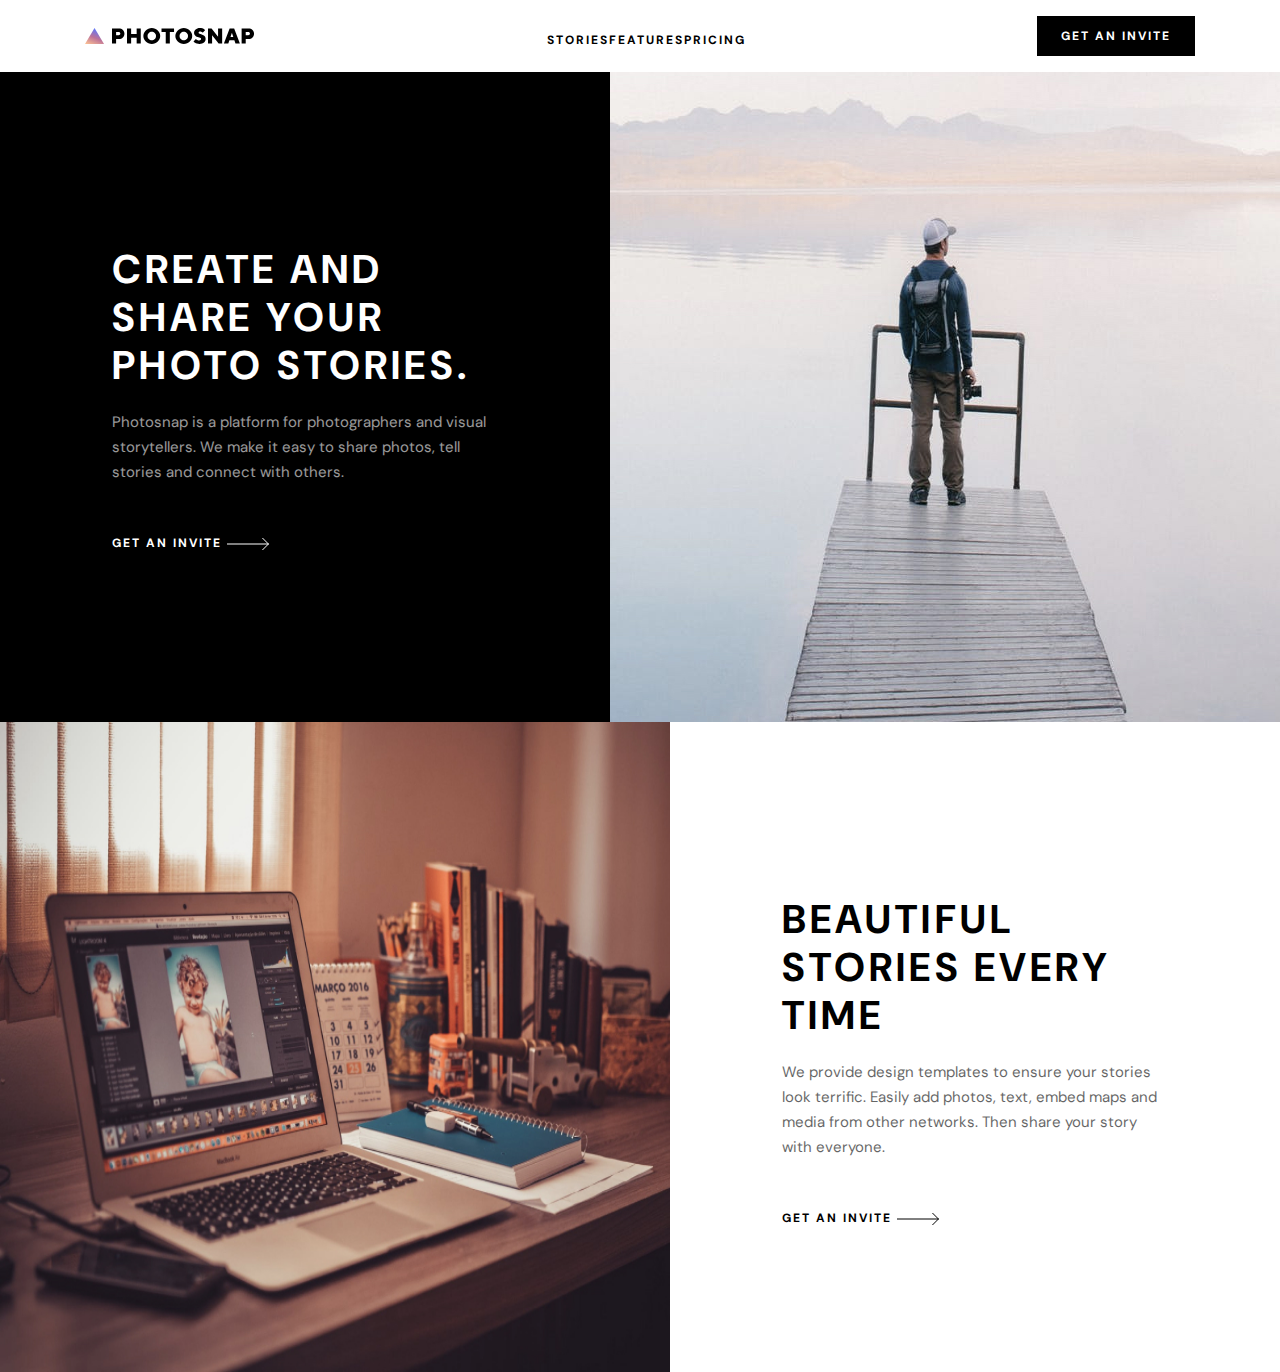
==== index.html @ 3c9b1266 "The first section is over" ====
<!DOCTYPE html>
<html lang="en">
<head>
    <meta charset="UTF-8">
    <meta name="viewport" content="width=device-width, initial-scale=1.0">
    <title>Document</title>
    <link rel="stylesheet" href="./css/style.css">
</head>
<body>
    <div class="wrapper">
        <header>
            <div class="header">
                <img src="./img/logo.svg" alt="">
                <div class="header-a-menu">
                    <ul>
                        <li><a href="#">STORIES</a></li>
                        <li><a href="#">FEATURES</a></li>
                        <li><a href="#">PRICING</a></li>
                    </ul>
                </div>
                <button class="header-button">GET AN INVITE</button>
            </div>
        </header>
        <section>
            <div class="section-1">
                <div class="sec-1-menu">
                    <div class="sec-1-min-menu">
                        <p class="sec-1-min-menu-p1">Create and share your photo stories. </p>
                        <p class="sec-1-min-menu-p2">Photosnap is a platform for photographers and visual storytellers. We make it easy to share photos, tell stories and connect with others. </p>
                        <button class="sec-1-button">GET AN INVITE <img src="./img/button-line.svg" alt=""></button>
                    </div>
                </div>
                <img class="sec-1-img" src="./img/section-1-img.jpg" alt="">
            </div>
        </section>
        <section>
            <div class="section-2">
                <img class="sec-2-img" src="./img/section-2-img.jpg" alt="">
                <div class="sec-2-menu">
                    <div class="sec-2-min-menu">
                        <p class="sec-2-min-menu-p1">BEAUTIFUL STORIES
                            EVERY TIME</p>
                        <p class="sec-2-min-menu-p2">We provide design templates to ensure your stories look terrific. Easily add photos, text, embed maps and media from other networks. Then share your story with everyone.</p>
                        <button class="sec-2-button">GET AN INVITE <img src="./img/button-line-blak.svg" alt=""></button>
                    </div>
                </div>
                
            </div>
        </section>
    </div>
</body>
</html>
---- css/style.css ----
@import url("https://fonts.googleapis.com/css2?family=DM+Sans:opsz,wght@9..40,400;9..40,700&display=swap");
* {
  margin: 0;
  padding: 0;
  box-sizing: border-box;
}

a,
li {
  list-style: none;
  text-decoration: none;
}

input,
button {
  outline: none;
  border: none;
}

body {
  background-color: #212121;
  font-family: "DM Sans", sans-serif;
}

.wrapper {
  width: 100%;
  max-width: 1440px;
  background-color: #fff;
  margin: 0 auto;
}
.wrapper .header {
  display: flex;
  justify-content: space-between;
  align-items: center;
  width: 100%;
  max-width: 1110px;
  height: 72px;
  margin: 0 auto;
}
.wrapper .header .header-a-menu {
  max-width: 269px;
  height: 16px;
}
.wrapper .header .header-a-menu ul {
  display: flex;
  justify-content: space-between;
}
.wrapper .header .header-a-menu ul li a {
  color: #000;
  font-family: DM Sans;
  font-size: 12px;
  font-style: normal;
  font-weight: 700;
  line-height: normal;
  letter-spacing: 2px;
}
.wrapper .header .header-button {
  width: 158px;
  height: 40px;
  background: #000;
  color: #FFF;
  font-family: DM Sans;
  font-size: 12px;
  font-style: normal;
  font-weight: 700;
  line-height: normal;
  letter-spacing: 2px;
}
.wrapper .section-1 {
  display: flex;
  max-width: 1440px;
  height: 650px;
  background-color: rgb(0, 0, 0);
}
.wrapper .section-1 .sec-1-menu {
  display: flex;
  justify-content: center;
  align-items: center;
  width: 100%;
  max-width: 610px;
  height: 650px;
}
.wrapper .section-1 .sec-1-menu .sec-1-min-menu {
  width: 100%;
  max-width: 387px;
  height: 304px;
  background-color: #000;
}
.wrapper .section-1 .sec-1-menu .sec-1-min-menu .sec-1-min-menu-p1 {
  max-width: 387px;
  color: #FFF;
  font-family: DM Sans;
  font-size: 40px;
  font-style: normal;
  font-weight: 700;
  line-height: 48px;
  letter-spacing: 4.167px;
  text-transform: uppercase;
}
.wrapper .section-1 .sec-1-menu .sec-1-min-menu .sec-1-min-menu-p2 {
  max-width: 387px;
  color: #FFF;
  font-family: DM Sans;
  font-size: 15px;
  font-style: normal;
  font-weight: 400;
  line-height: 25px;
  opacity: 0.6;
  margin-top: 21px;
}
.wrapper .section-1 .sec-1-menu .sec-1-min-menu .sec-1-button {
  color: #FFF;
  font-family: DM Sans;
  font-size: 12px;
  font-style: normal;
  font-weight: 700;
  line-height: normal;
  letter-spacing: 2px;
  background-color: transparent;
  margin-top: 48px;
}
.wrapper .section-1 .sec-1-menu .sec-1-min-menu .sec-1-button img {
  position: relative;
  top: 4px;
}
.wrapper .section-1 .sec-1-img {
  overflow: hidden;
}
.wrapper .section-2 {
  display: flex;
  max-width: 1440px;
  height: 650px;
  background-color: rgb(255, 255, 255);
}
.wrapper .section-2 .sec-2-menu {
  display: flex;
  justify-content: center;
  align-items: center;
  width: 100%;
  max-width: 610px;
  height: 650px;
}
.wrapper .section-2 .sec-2-menu .sec-2-min-menu {
  width: 100%;
  max-width: 387px;
  height: 304px;
  background-color: #fff;
}
.wrapper .section-2 .sec-2-menu .sec-2-min-menu .sec-2-min-menu-p1 {
  max-width: 387px;
  color: #000;
  font-family: DM Sans;
  font-size: 40px;
  font-style: normal;
  font-weight: 700;
  line-height: 48px;
  letter-spacing: 4.167px;
  text-transform: uppercase;
}
.wrapper .section-2 .sec-2-menu .sec-2-min-menu .sec-2-min-menu-p2 {
  max-width: 387px;
  color: #000;
  font-family: DM Sans;
  font-size: 15px;
  font-style: normal;
  font-weight: 400;
  line-height: 25px;
  opacity: 0.6;
  margin-top: 21px;
}
.wrapper .section-2 .sec-2-menu .sec-2-min-menu .sec-2-button {
  color: #000;
  font-family: DM Sans;
  font-size: 12px;
  font-style: normal;
  font-weight: 700;
  line-height: normal;
  letter-spacing: 2px;
  background-color: transparent;
  margin-top: 48px;
}
.wrapper .section-2 .sec-2-menu .sec-2-min-menu .sec-2-button img {
  position: relative;
  top: 4px;
}
.wrapper .section-2 .sec-2-img {
  overflow: hidden;
}/*# sourceMappingURL=style.css.map */
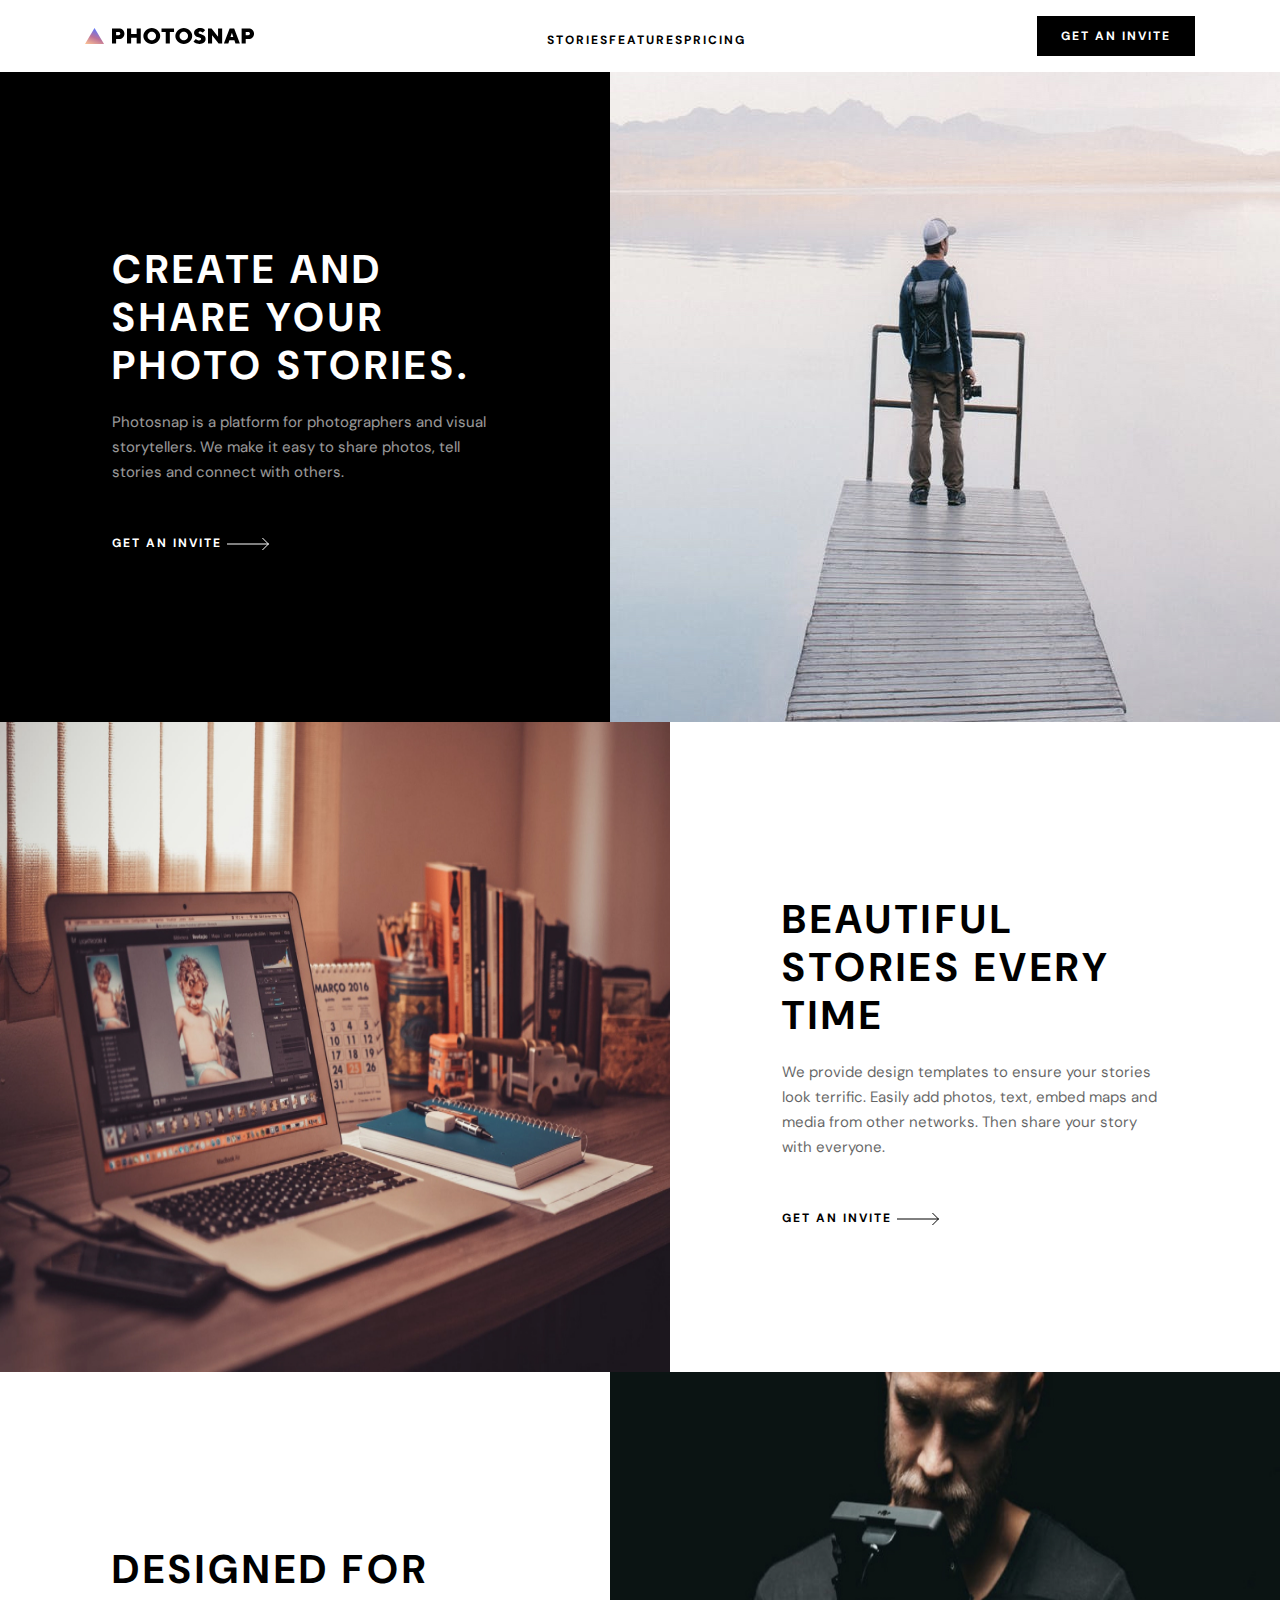
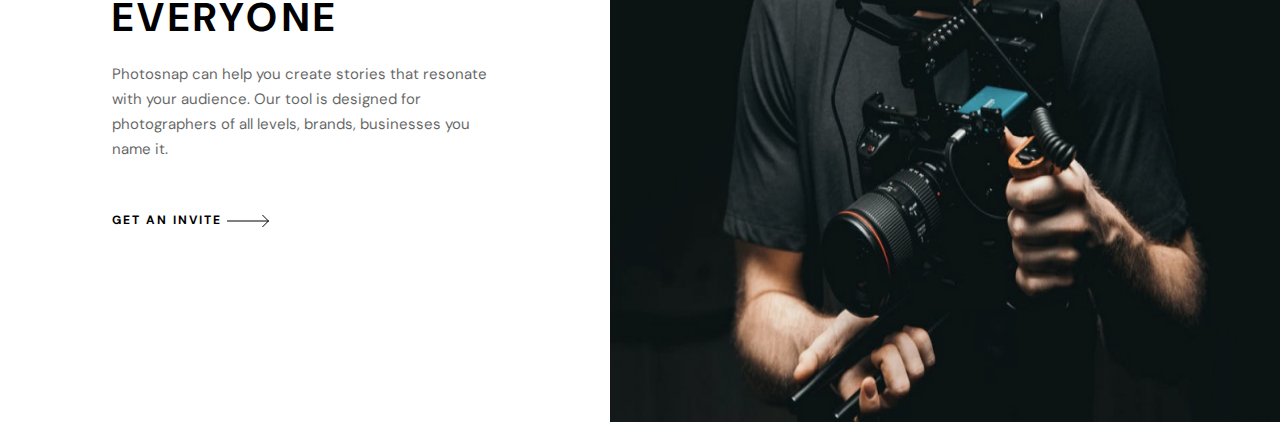
==== commit 72a92967: "The second and third sections are also finished quickly because all sections are the same" ====
--- a/index.html
+++ b/index.html
@@ -48,6 +48,20 @@
                 
             </div>
         </section>
+        <section>
+            <div class="section-3">
+                
+                <div class="sec-3-menu">
+                    <div class="sec-3-min-menu">
+                        <p class="sec-3-min-menu-p1">DESIGNED FOR EVERYONE</p>
+                        <p class="sec-3-min-menu-p2">Photosnap can help you create stories that resonate with your audience.  Our tool is designed for photographers of all levels, brands, businesses you name it. </p>
+                        <button class="sec-3-button">GET AN INVITE <img src="./img/button-line-blak.svg" alt=""></button>
+                    </div>
+                </div>
+                <img class="sec-3-img" src="./img/section-3-img.jpg" alt="">
+            </div>
+        </section>
+        
     </div>
 </body>
 </html>--- a/css/style.css
+++ b/css/style.css
@@ -185,4 +185,64 @@
 }
 .wrapper .section-2 .sec-2-img {
   overflow: hidden;
+}
+.wrapper .section-3 {
+  display: flex;
+  max-width: 1440px;
+  height: 650px;
+  background-color: rgb(255, 255, 255);
+}
+.wrapper .section-3 .sec-3-menu {
+  display: flex;
+  justify-content: center;
+  align-items: center;
+  width: 100%;
+  max-width: 610px;
+  height: 650px;
+}
+.wrapper .section-3 .sec-3-menu .sec-3-min-menu {
+  width: 100%;
+  max-width: 387px;
+  height: 304px;
+  background-color: #fff;
+}
+.wrapper .section-3 .sec-3-menu .sec-3-min-menu .sec-3-min-menu-p1 {
+  max-width: 387px;
+  color: #000;
+  font-family: DM Sans;
+  font-size: 40px;
+  font-style: normal;
+  font-weight: 700;
+  line-height: 48px;
+  letter-spacing: 4.167px;
+  text-transform: uppercase;
+}
+.wrapper .section-3 .sec-3-menu .sec-3-min-menu .sec-3-min-menu-p2 {
+  max-width: 387px;
+  color: #000;
+  font-family: DM Sans;
+  font-size: 15px;
+  font-style: normal;
+  font-weight: 400;
+  line-height: 25px;
+  opacity: 0.6;
+  margin-top: 21px;
+}
+.wrapper .section-3 .sec-3-menu .sec-3-min-menu .sec-3-button {
+  color: #000;
+  font-family: DM Sans;
+  font-size: 12px;
+  font-style: normal;
+  font-weight: 700;
+  line-height: normal;
+  letter-spacing: 2px;
+  background-color: transparent;
+  margin-top: 48px;
+}
+.wrapper .section-3 .sec-3-menu .sec-3-min-menu .sec-3-button img {
+  position: relative;
+  top: 4px;
+}
+.wrapper .section-3 .sec-3-img {
+  overflow: hidden;
 }/*# sourceMappingURL=style.css.map */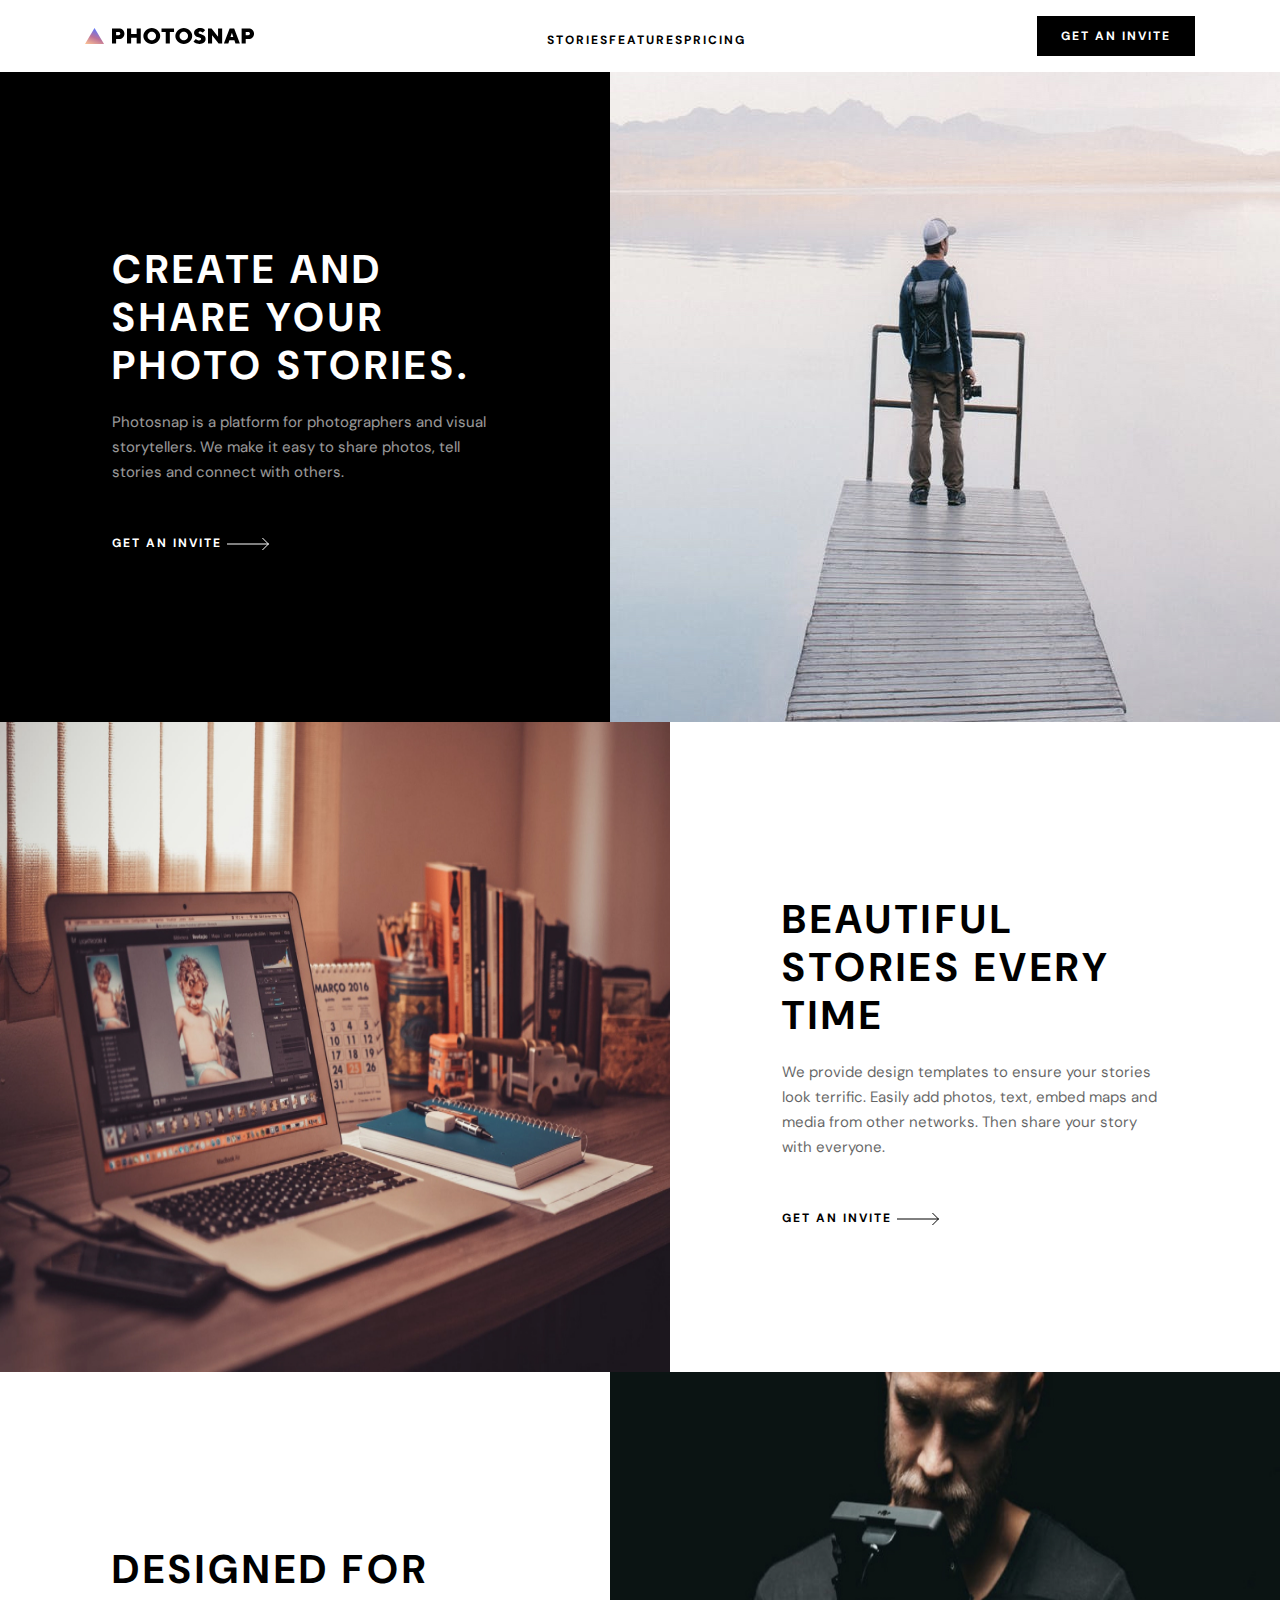
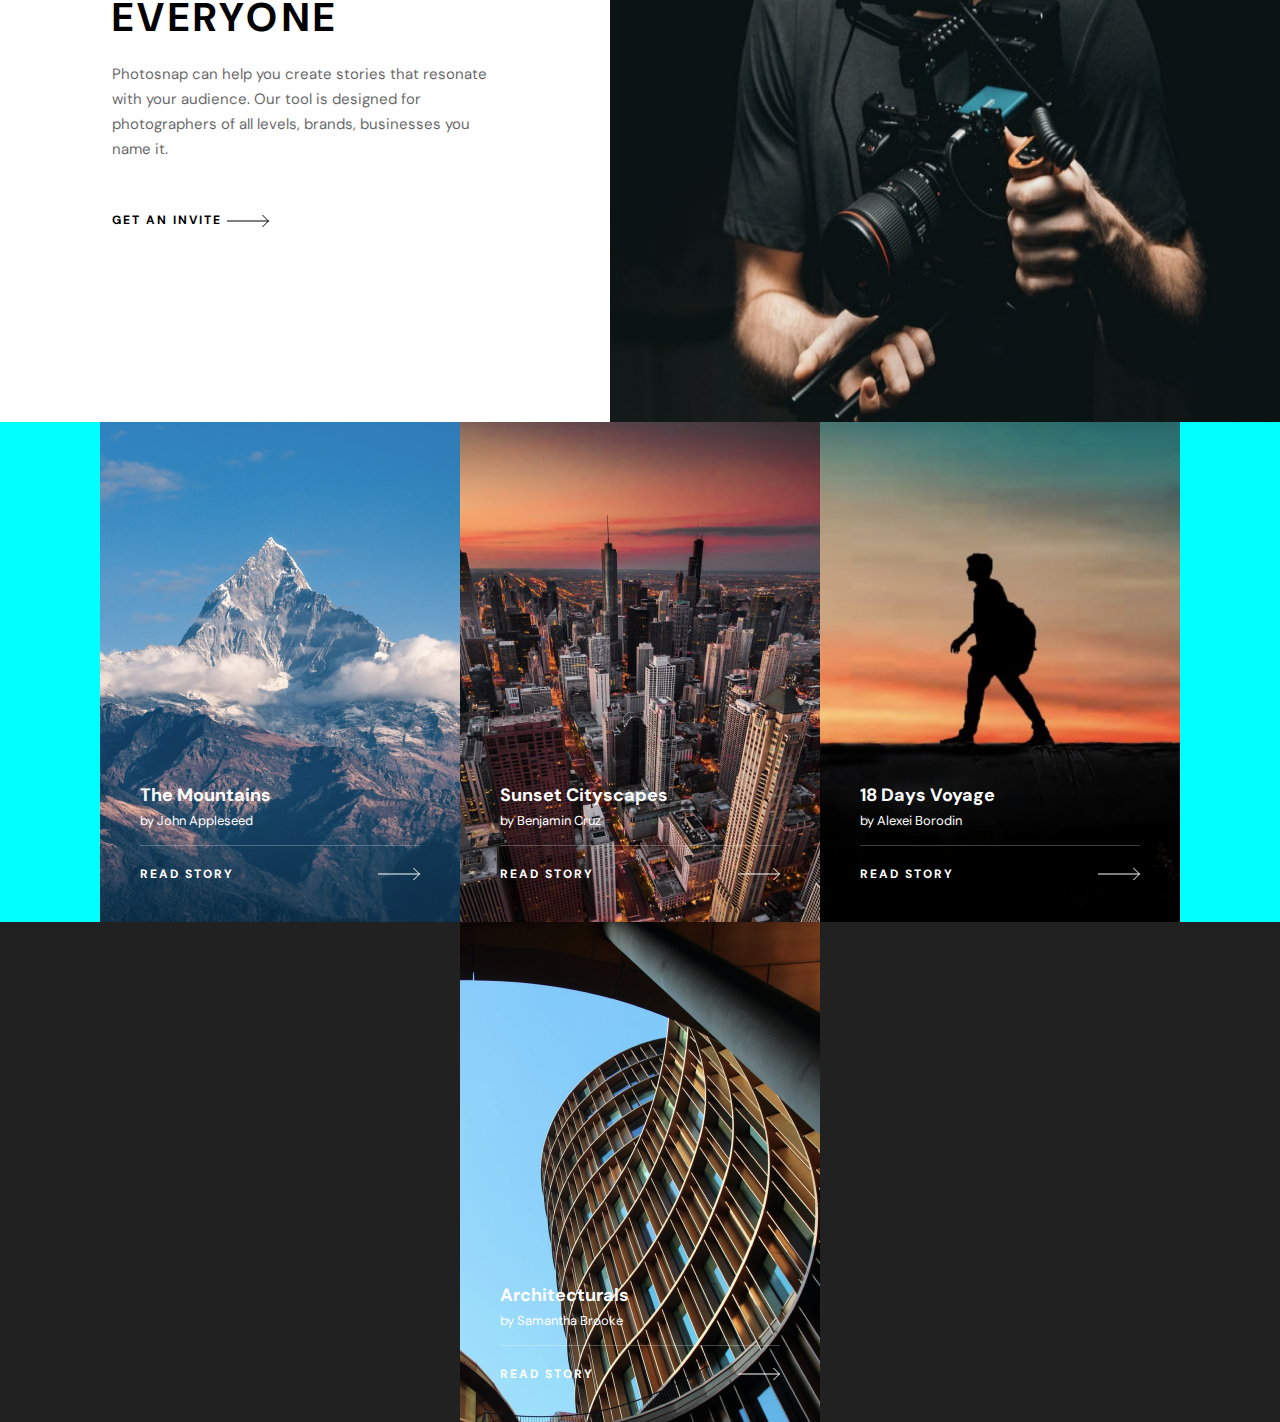
==== commit 9ea65100: "the main part is also finished" ====
--- a/index.html
+++ b/index.html
@@ -61,7 +61,42 @@
                 <img class="sec-3-img" src="./img/section-3-img.jpg" alt="">
             </div>
         </section>
-        
+        <main>
+            <div class="main-forms">
+                <div class="form-1">
+                    <div class="form-1-menu">
+                        <p class="form-1-menu-p1">The Mountains</p>
+                        <p class="form-1-menu-p2">by John Appleseed</p>
+                        <div class="line"></div>
+                        <button class="form1-button">READ STORY <img src="./img/button-line.svg" alt=""></button>
+                    </div>
+                </div>
+                <div class="form-2">
+                    <div class="form-2-menu">
+                        <p class="form-2-menu-p1">Sunset Cityscapes</p>
+                        <p class="form-2-menu-p2">by Benjamin Cruz</p>
+                        <div class="line"></div>
+                        <button class="form2-button">READ STORY <img src="./img/button-line.svg" alt=""></button>
+                    </div>
+                </div>
+                <div class="form-3">
+                    <div class="form-3-menu">
+                        <p class="form-3-menu-p1">18 Days Voyage</p>
+                        <p class="form-3-menu-p2">by Alexei Borodin</p>
+                        <div class="line"></div>
+                        <button class="form3-button">READ STORY <img src="./img/button-line.svg" alt=""></button>
+                    </div>
+                </div>
+                <div class="form-4">
+                    <div class="form-4-menu">
+                        <p class="form-4-menu-p1">Architecturals</p>
+                        <p class="form-4-menu-p2">by Samantha Brooke</p>
+                        <div class="line"></div>
+                        <button class="form4-button">READ STORY <img src="./img/button-line.svg" alt=""></button>
+                    </div>
+                </div>
+            </div>
+        </main>
     </div>
 </body>
 </html>--- a/css/style.css
+++ b/css/style.css
@@ -245,4 +245,232 @@
 }
 .wrapper .section-3 .sec-3-img {
   overflow: hidden;
+}
+.wrapper .main-forms {
+  display: flex;
+  justify-content: center;
+  flex-wrap: wrap;
+  max-width: 1440px;
+  height: 500px;
+  background-color: aqua;
+}
+.wrapper .main-forms .form-1 {
+  width: 100%;
+  max-width: 360px;
+  height: 500px;
+  background-color: red;
+  background-image: url(../img/main-form1-img.png);
+}
+.wrapper .main-forms .form-1 .form-1-menu {
+  position: relative;
+  width: 100%;
+  max-width: 280px;
+  height: 100px;
+  top: 361px;
+  left: 40px;
+}
+.wrapper .main-forms .form-1 .form-1-menu .form-1-menu-p1 {
+  color: #FFF;
+  font-family: DM Sans;
+  font-size: 18px;
+  font-style: normal;
+  font-weight: 700;
+  line-height: 25px;
+}
+.wrapper .main-forms .form-1 .form-1-menu .form-1-menu-p2 {
+  color: #FFF;
+  font-family: DM Sans;
+  font-size: 13px;
+  font-style: normal;
+  font-weight: 400;
+  line-height: normal;
+  margin-top: 4px;
+}
+.wrapper .main-forms .form-1 .form-1-menu .line {
+  width: 100%;
+  max-width: 280px;
+  height: 1px;
+  opacity: 0.25;
+  background: #FFF;
+  margin-top: 16px;
+}
+.wrapper .main-forms .form-1 .form-1-menu .form1-button {
+  display: flex;
+  justify-content: space-between;
+  width: 100%;
+  max-width: 280px;
+  margin-top: 20px;
+  background-color: transparent;
+  color: #FFF;
+  font-family: DM Sans;
+  font-size: 12px;
+  font-style: normal;
+  font-weight: 700;
+  line-height: normal;
+  letter-spacing: 2px;
+}
+.wrapper .main-forms .form-2 {
+  width: 100%;
+  max-width: 360px;
+  height: 500px;
+  background-color: red;
+  background-image: url(../img/main-form2-img.png);
+}
+.wrapper .main-forms .form-2 .form-2-menu {
+  position: relative;
+  width: 100%;
+  max-width: 280px;
+  height: 100px;
+  top: 361px;
+  left: 40px;
+}
+.wrapper .main-forms .form-2 .form-2-menu .form-2-menu-p1 {
+  color: #FFF;
+  font-family: DM Sans;
+  font-size: 18px;
+  font-style: normal;
+  font-weight: 700;
+  line-height: 25px;
+}
+.wrapper .main-forms .form-2 .form-2-menu .form-2-menu-p2 {
+  color: #FFF;
+  font-family: DM Sans;
+  font-size: 13px;
+  font-style: normal;
+  font-weight: 400;
+  line-height: normal;
+  margin-top: 4px;
+}
+.wrapper .main-forms .form-2 .form-2-menu .line {
+  width: 100%;
+  max-width: 280px;
+  height: 1px;
+  opacity: 0.25;
+  background: #FFF;
+  margin-top: 16px;
+}
+.wrapper .main-forms .form-2 .form-2-menu .form2-button {
+  display: flex;
+  justify-content: space-between;
+  width: 100%;
+  max-width: 280px;
+  margin-top: 20px;
+  background-color: transparent;
+  color: #FFF;
+  font-family: DM Sans;
+  font-size: 12px;
+  font-style: normal;
+  font-weight: 700;
+  line-height: normal;
+  letter-spacing: 2px;
+}
+.wrapper .main-forms .form-3 {
+  width: 100%;
+  max-width: 360px;
+  height: 500px;
+  background-color: red;
+  background-image: url(../img/main-form3-img.png);
+}
+.wrapper .main-forms .form-3 .form-3-menu {
+  position: relative;
+  width: 100%;
+  max-width: 280px;
+  height: 100px;
+  top: 361px;
+  left: 40px;
+}
+.wrapper .main-forms .form-3 .form-3-menu .form-3-menu-p1 {
+  color: #FFF;
+  font-family: DM Sans;
+  font-size: 18px;
+  font-style: normal;
+  font-weight: 700;
+  line-height: 25px;
+}
+.wrapper .main-forms .form-3 .form-3-menu .form-3-menu-p2 {
+  color: #FFF;
+  font-family: DM Sans;
+  font-size: 13px;
+  font-style: normal;
+  font-weight: 400;
+  line-height: normal;
+  margin-top: 4px;
+}
+.wrapper .main-forms .form-3 .form-3-menu .line {
+  width: 100%;
+  max-width: 280px;
+  height: 1px;
+  opacity: 0.25;
+  background: #FFF;
+  margin-top: 16px;
+}
+.wrapper .main-forms .form-3 .form-3-menu .form3-button {
+  display: flex;
+  justify-content: space-between;
+  width: 100%;
+  max-width: 280px;
+  margin-top: 20px;
+  background-color: transparent;
+  color: #FFF;
+  font-family: DM Sans;
+  font-size: 12px;
+  font-style: normal;
+  font-weight: 700;
+  line-height: normal;
+  letter-spacing: 2px;
+}
+.wrapper .main-forms .form-4 {
+  width: 100%;
+  max-width: 360px;
+  height: 500px;
+  background-color: red;
+  background-image: url(../img/main-form4-img.png);
+}
+.wrapper .main-forms .form-4 .form-4-menu {
+  position: relative;
+  width: 100%;
+  max-width: 280px;
+  height: 100px;
+  top: 361px;
+  left: 40px;
+}
+.wrapper .main-forms .form-4 .form-4-menu .form-4-menu-p1 {
+  color: #FFF;
+  font-family: DM Sans;
+  font-size: 18px;
+  font-style: normal;
+  font-weight: 700;
+  line-height: 25px;
+}
+.wrapper .main-forms .form-4 .form-4-menu .form-4-menu-p2 {
+  color: #FFF;
+  font-family: DM Sans;
+  font-size: 13px;
+  font-style: normal;
+  font-weight: 400;
+  line-height: normal;
+  margin-top: 4px;
+}
+.wrapper .main-forms .form-4 .form-4-menu .line {
+  width: 100%;
+  max-width: 280px;
+  height: 1px;
+  opacity: 0.25;
+  background: #FFF;
+  margin-top: 16px;
+}
+.wrapper .main-forms .form-4 .form-4-menu .form4-button {
+  display: flex;
+  justify-content: space-between;
+  width: 100%;
+  max-width: 280px;
+  margin-top: 20px;
+  background-color: transparent;
+  color: #FFF;
+  font-family: DM Sans;
+  font-size: 12px;
+  font-style: normal;
+  font-weight: 700;
+  line-height: normal;
+  letter-spacing: 2px;
 }/*# sourceMappingURL=style.css.map */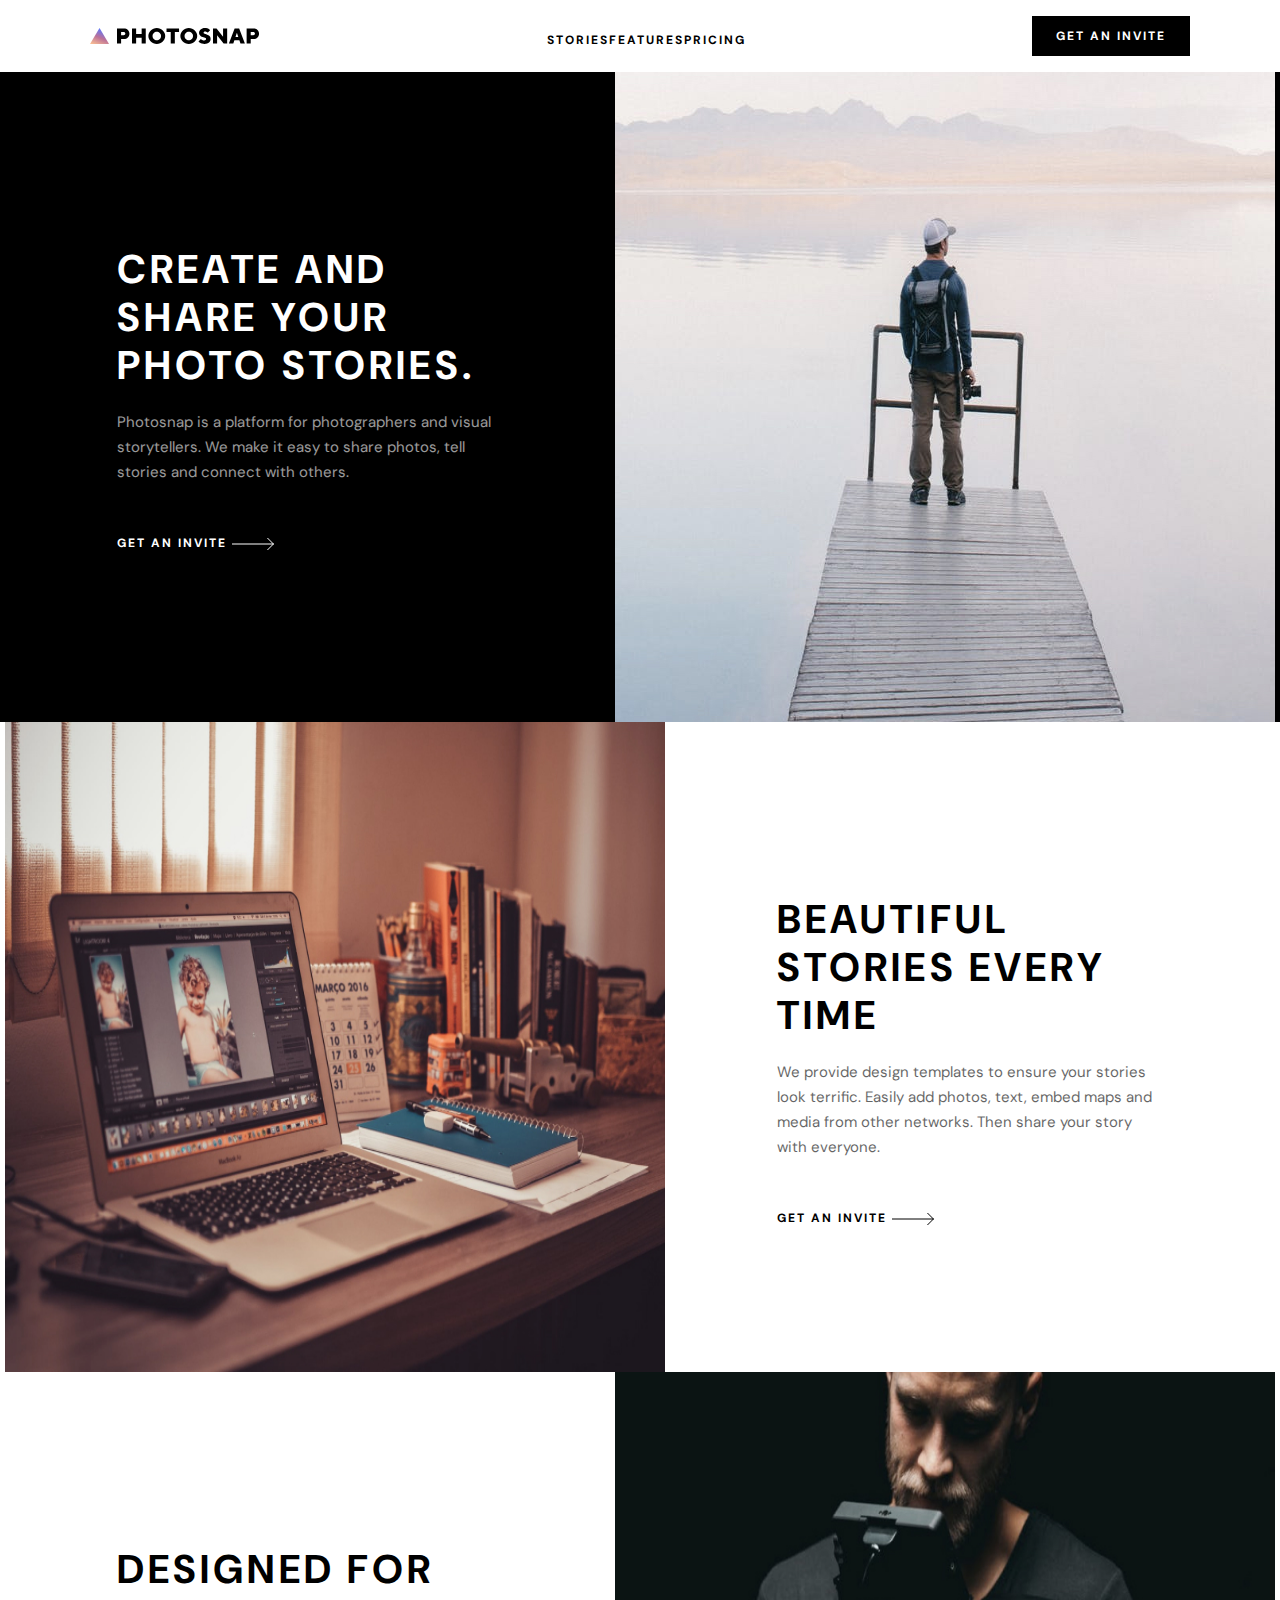
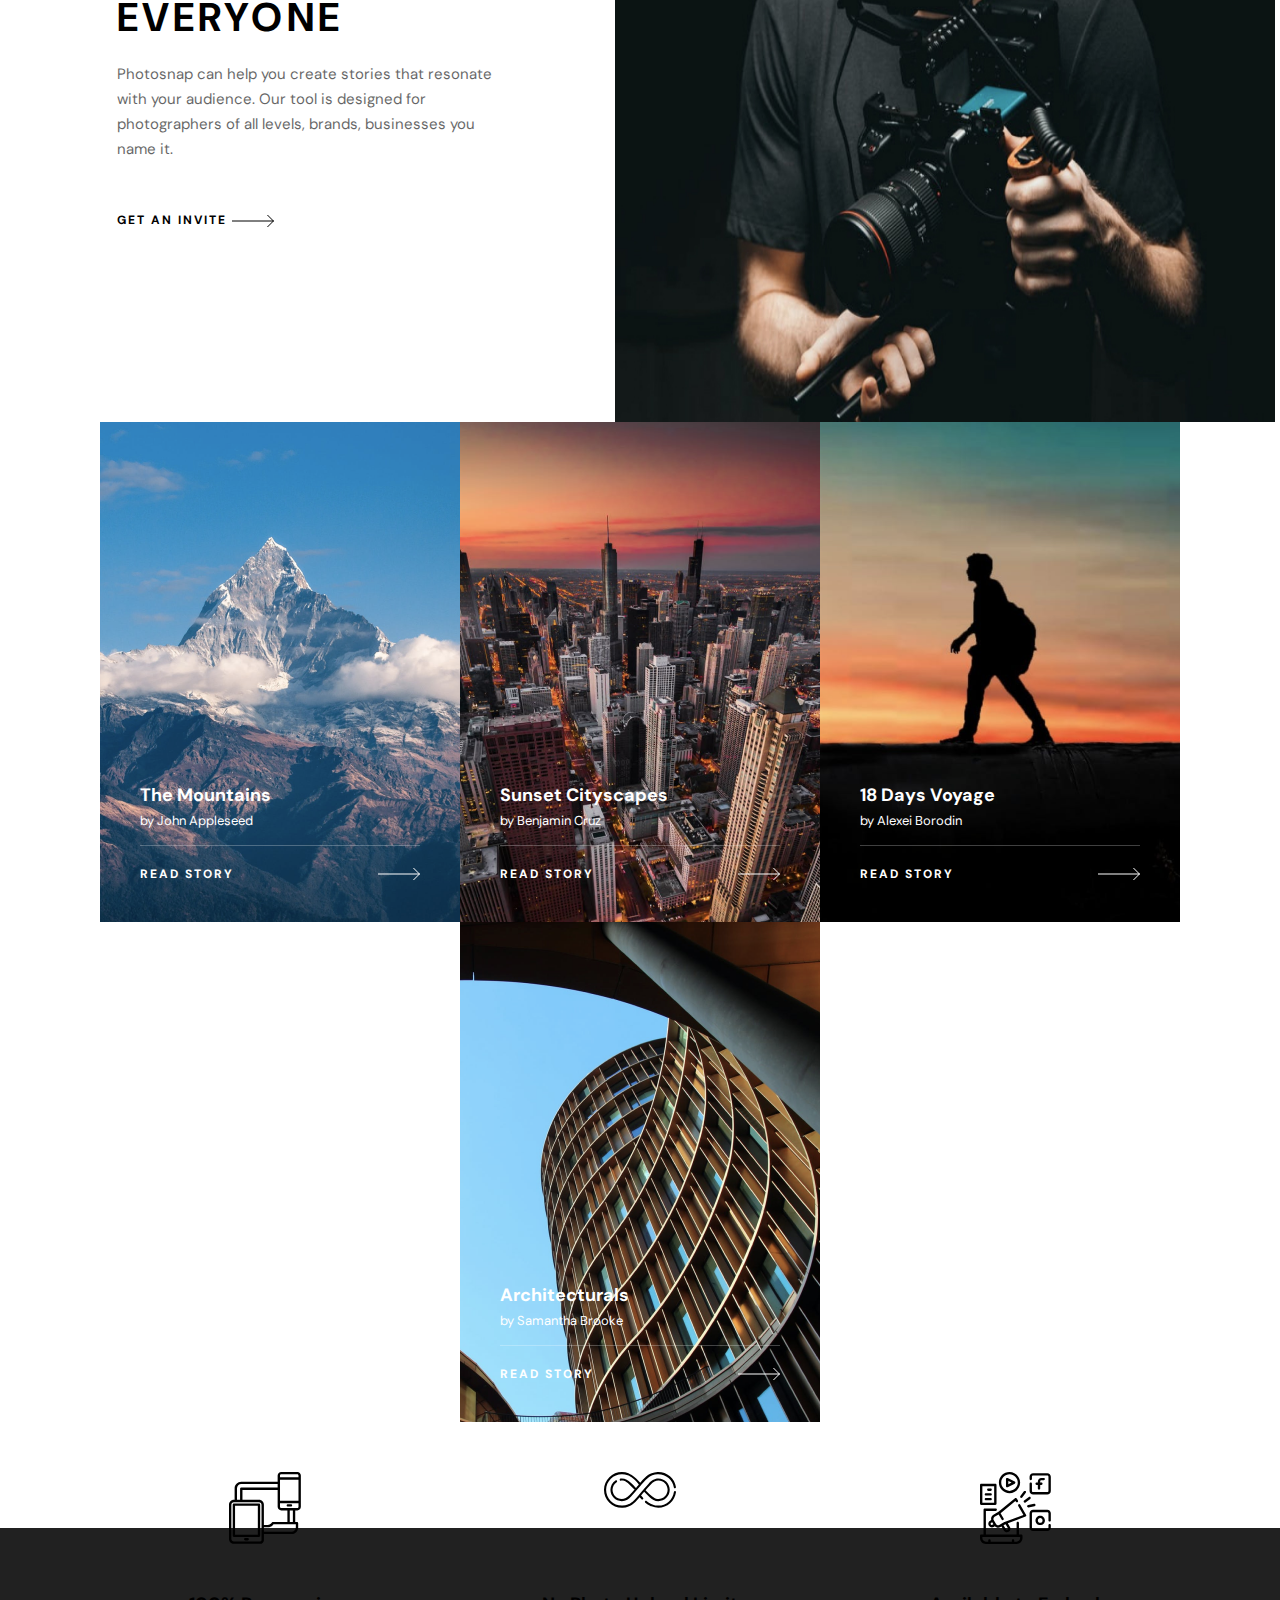
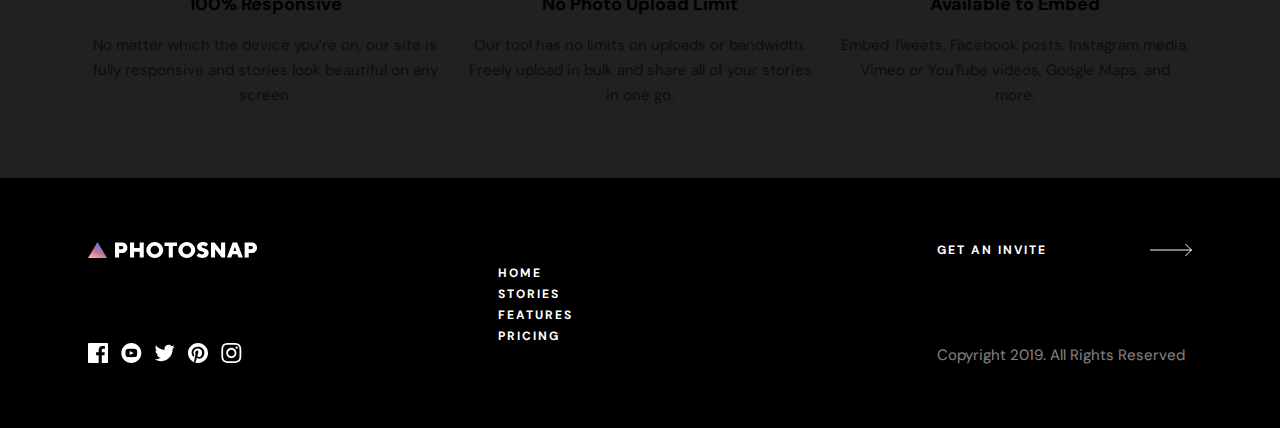
==== commit ec958501: "Now I started the media part" ====
--- a/index.html
+++ b/index.html
@@ -97,6 +97,42 @@
                 </div>
             </div>
         </main>
+        <div class="info">
+            <div class="info-form1">
+                <p class="info-form1-p1">100% Responsive</p>
+                <p class="info-form1-p2">No matter which the device you’re on, our site is fully responsive and stories look beautiful on any screen.</p>
+            </div>
+            <div class="info-form2">
+                <p class="info-form2-p1">No Photo Upload Limit</p>
+                <p class="info-form2-p2">Our tool has no limits on uploads or bandwidth. Freely upload in bulk and share all of your stories in one go.</p>
+            </div>
+            <div class="info-form3">
+                <p class="info-form3-p1">Available to Embed</p>
+                <p class="info-form3-p2">Embed Tweets, Facebook posts, Instagram media, Vimeo or YouTube videos, Google Maps, and more. </p>
+            </div>
+        </div>
+        <footer>
+            <div class="footer">
+                <div class="min-footer">
+                    <div class="logo-form">
+                        <img src="./img/logo-2.svg" alt="">
+                        <img class="icons" src="./img/footer-icons.svg" alt="">
+                    </div>
+                    <div class="footer-a-menu">
+                        <ul>
+                            <li><a class="a2" href="#">Home</a></li>
+                            <li><a href="#">STORIES</a></li>
+                            <li><a href="#">FEATURES</a></li>
+                            <li><a href="#">PRICING</a></li>
+                        </ul>
+                    </div>
+                    <div class="footer-buttons-form">
+                        <button class="footer-button">GET AN INVITE <img src="./img/button-line.svg" alt=""></button>
+                        <a class="footer-a" href="#">Copyright 2019. All Rights Reserved</a>
+                    </div>
+                </div>
+            </div>
+        </footer>
     </div>
 </body>
 </html>--- a/css/style.css
+++ b/css/style.css
@@ -36,6 +36,8 @@
   max-width: 1110px;
   height: 72px;
   margin: 0 auto;
+  padding-left: 5px;
+  padding-right: 5px;
 }
 .wrapper .header .header-a-menu {
   max-width: 269px;
@@ -71,6 +73,8 @@
   max-width: 1440px;
   height: 650px;
   background-color: rgb(0, 0, 0);
+  padding-left: 5px;
+  padding-right: 5px;
 }
 .wrapper .section-1 .sec-1-menu {
   display: flex;
@@ -131,6 +135,8 @@
   max-width: 1440px;
   height: 650px;
   background-color: rgb(255, 255, 255);
+  padding-left: 5px;
+  padding-right: 5px;
 }
 .wrapper .section-2 .sec-2-menu {
   display: flex;
@@ -191,6 +197,8 @@
   max-width: 1440px;
   height: 650px;
   background-color: rgb(255, 255, 255);
+  padding-left: 5px;
+  padding-right: 5px;
 }
 .wrapper .section-3 .sec-3-menu {
   display: flex;
@@ -252,14 +260,18 @@
   flex-wrap: wrap;
   max-width: 1440px;
   height: 500px;
-  background-color: aqua;
 }
 .wrapper .main-forms .form-1 {
   width: 100%;
   max-width: 360px;
   height: 500px;
-  background-color: red;
   background-image: url(../img/main-form1-img.png);
+  cursor: pointer;
+}
+.wrapper .main-forms .form-1:hover {
+  transition: 0.5s;
+  transform: translateY(-30px);
+  border-bottom: 6px solid #BC7198;
 }
 .wrapper .main-forms .form-1 .form-1-menu {
   position: relative;
@@ -313,8 +325,13 @@
   width: 100%;
   max-width: 360px;
   height: 500px;
-  background-color: red;
   background-image: url(../img/main-form2-img.png);
+  cursor: pointer;
+}
+.wrapper .main-forms .form-2:hover {
+  transition: 0.5s;
+  transform: translateY(-30px);
+  border-bottom: 6px solid #BC7198;
 }
 .wrapper .main-forms .form-2 .form-2-menu {
   position: relative;
@@ -368,8 +385,13 @@
   width: 100%;
   max-width: 360px;
   height: 500px;
-  background-color: red;
   background-image: url(../img/main-form3-img.png);
+  cursor: pointer;
+}
+.wrapper .main-forms .form-3:hover {
+  transition: 0.5s;
+  transform: translateY(-30px);
+  border-bottom: 6px solid #BC7198;
 }
 .wrapper .main-forms .form-3 .form-3-menu {
   position: relative;
@@ -423,8 +445,13 @@
   width: 100%;
   max-width: 360px;
   height: 500px;
-  background-color: red;
   background-image: url(../img/main-form4-img.png);
+  cursor: pointer;
+}
+.wrapper .main-forms .form-4:hover {
+  transition: 0.5s;
+  transform: translateY(-30px);
+  border-bottom: 6px solid #BC7198;
 }
 .wrapper .main-forms .form-4 .form-4-menu {
   position: relative;
@@ -473,4 +500,837 @@
   font-weight: 700;
   line-height: normal;
   letter-spacing: 2px;
+}
+.wrapper .info {
+  margin: 0 auto;
+  display: flex;
+  justify-content: center;
+  justify-content: space-between;
+  flex-wrap: wrap;
+  max-width: 1110px;
+  height: 236px;
+  margin-top: 120px;
+  padding-left: 5px;
+  padding-right: 5px;
+}
+.wrapper .info .info-form1 {
+  max-width: 350px;
+  height: 236px;
+  background-image: url(../img/info-form1-img.svg);
+  background-repeat: no-repeat;
+  background-position: center top;
+}
+.wrapper .info .info-form1 .info-form1-p1 {
+  position: relative;
+  color: #000;
+  text-align: center;
+  font-family: DM Sans;
+  font-size: 18px;
+  font-style: normal;
+  font-weight: 700;
+  line-height: 25px;
+  top: 120px;
+}
+.wrapper .info .info-form1 .info-form1-p2 {
+  color: #000;
+  text-align: center;
+  font-family: DM Sans;
+  font-size: 15px;
+  font-style: normal;
+  font-weight: 400;
+  line-height: 25px;
+  opacity: 0.6;
+  margin-top: 136px;
+}
+.wrapper .info .info-form2 {
+  max-width: 350px;
+  height: 236px;
+  background-image: url(../img/info-form2-img.svg);
+  background-repeat: no-repeat;
+  background-position: center top;
+}
+.wrapper .info .info-form2 .info-form2-p1 {
+  position: relative;
+  color: #000;
+  text-align: center;
+  font-family: DM Sans;
+  font-size: 18px;
+  font-style: normal;
+  font-weight: 700;
+  line-height: 25px;
+  top: 120px;
+}
+.wrapper .info .info-form2 .info-form2-p2 {
+  color: #000;
+  text-align: center;
+  font-family: DM Sans;
+  font-size: 15px;
+  font-style: normal;
+  font-weight: 400;
+  line-height: 25px;
+  opacity: 0.6;
+  margin-top: 136px;
+}
+.wrapper .info .info-form3 {
+  max-width: 350px;
+  height: 236px;
+  background-image: url(../img/info-form3-img.svg);
+  background-repeat: no-repeat;
+  background-position: center top;
+}
+.wrapper .info .info-form3 .info-form3-p1 {
+  position: relative;
+  color: #000;
+  text-align: center;
+  font-family: DM Sans;
+  font-size: 18px;
+  font-style: normal;
+  font-weight: 700;
+  line-height: 25px;
+  top: 120px;
+}
+.wrapper .info .info-form3 .info-form3-p2 {
+  color: #000;
+  text-align: center;
+  font-family: DM Sans;
+  font-size: 15px;
+  font-style: normal;
+  font-weight: 400;
+  line-height: 25px;
+  opacity: 0.6;
+  margin-top: 136px;
+}
+.wrapper .footer {
+  display: flex;
+  justify-content: center;
+  align-items: center;
+  max-width: 1440px;
+  height: 250px;
+  background-color: #000;
+  margin-top: 120px;
+  padding-left: 20px;
+  padding-right: 20px;
+}
+.wrapper .footer .min-footer {
+  display: flex;
+  justify-content: space-between;
+  align-items: center;
+  flex-wrap: wrap;
+  width: 100%;
+  max-width: 1104px;
+  height: 122px;
+}
+.wrapper .footer .min-footer .logo-form {
+  width: 100%;
+  max-width: 170px;
+  height: 100%;
+}
+.wrapper .footer .min-footer .logo-form .icons {
+  margin-top: 80px;
+}
+.wrapper .footer .min-footer .footer-a-menu {
+  width: 100%;
+  max-width: 200px;
+  height: 100%;
+}
+.wrapper .footer .min-footer .footer-a-menu ul {
+  row-gap: 19px;
+}
+.wrapper .footer .min-footer .footer-a-menu ul li .a2 {
+  color: #FFF;
+  font-family: DM Sans;
+  font-size: 12px;
+  font-style: normal;
+  font-weight: 700;
+  line-height: normal;
+  letter-spacing: 2px;
+  text-transform: uppercase;
+}
+.wrapper .footer .min-footer .footer-a-menu ul li a {
+  position: relative;
+  color: #FFF;
+  font-family: DM Sans;
+  font-size: 12px;
+  font-style: normal;
+  font-weight: 700;
+  line-height: normal;
+  letter-spacing: 2px;
+  text-transform: uppercase;
+  top: 19px;
+}
+.wrapper .footer .min-footer .footer-buttons-form {
+  width: 100%;
+  max-width: 255px;
+  height: 100%;
+}
+.wrapper .footer .min-footer .footer-buttons-form .footer-button {
+  display: flex;
+  justify-content: space-between;
+  width: 100%;
+  max-width: 280px;
+  background-color: transparent;
+  color: #FFF;
+  font-family: DM Sans;
+  font-size: 12px;
+  font-style: normal;
+  font-weight: 700;
+  line-height: normal;
+  letter-spacing: 2px;
+}
+.wrapper .footer .min-footer .footer-buttons-form .footer-a {
+  position: relative;
+  top: 86px;
+  color: #FFF;
+  text-align: right;
+  font-family: DM Sans;
+  font-size: 15px;
+  font-style: normal;
+  font-weight: 400;
+  line-height: normal;
+  opacity: 0.5025;
+}
+
+@media (max-width: 1440px) {
+  .wrapper {
+    width: 100%;
+    max-width: 1440px;
+    background-color: #fff;
+    margin: 0 auto;
+  }
+  .wrapper .info {
+    position: relative;
+    margin: 0 auto;
+    display: flex;
+    justify-content: center;
+    justify-content: space-between;
+    flex-wrap: wrap;
+    max-width: 1110px;
+    height: 236px;
+    top: 550px;
+  }
+  .wrapper .footer {
+    position: relative;
+    display: flex;
+    justify-content: center;
+    align-items: center;
+    max-width: 1440px;
+    height: 250px;
+    background-color: #000;
+    top: 500px;
+  }
+  .wrapper .footer .min-footer {
+    display: flex;
+    justify-content: space-between;
+    align-items: center;
+    flex-wrap: wrap;
+    width: 100%;
+    max-width: 1104px;
+    height: 122px;
+  }
+}
+@media (max-width: 1060px) {
+  .wrapper {
+    width: 100%;
+    max-width: 1440px;
+    background-color: #fff;
+    margin: 0 auto;
+  }
+  .wrapper .info {
+    margin: 0 auto;
+    display: flex;
+    justify-content: center;
+    justify-content: space-between;
+    flex-wrap: wrap;
+    max-width: 1110px;
+    height: 236px;
+    margin-top: 120px;
+    padding-left: 5px;
+    padding-right: 5px;
+  }
+  .wrapper .info .info-form1 {
+    max-width: 350px;
+    height: 236px;
+    background-image: url(../img/info-form1-img.svg);
+    background-repeat: no-repeat;
+    background-position: center top;
+  }
+  .wrapper .info .info-form1 .info-form1-p1 {
+    position: relative;
+    color: #000;
+    text-align: center;
+    font-family: DM Sans;
+    font-size: 18px;
+    font-style: normal;
+    font-weight: 700;
+    line-height: 25px;
+    top: 120px;
+  }
+  .wrapper .info .info-form1 .info-form1-p2 {
+    color: #000;
+    text-align: center;
+    font-family: DM Sans;
+    font-size: 15px;
+    font-style: normal;
+    font-weight: 400;
+    line-height: 25px;
+    opacity: 0.6;
+    margin-top: 136px;
+  }
+  .wrapper .info .info-form2 {
+    max-width: 350px;
+    height: 236px;
+    background-image: url(../img/info-form2-img.svg);
+    background-repeat: no-repeat;
+    background-position: center top;
+  }
+  .wrapper .info .info-form2 .info-form2-p1 {
+    position: relative;
+    color: #000;
+    text-align: center;
+    font-family: DM Sans;
+    font-size: 18px;
+    font-style: normal;
+    font-weight: 700;
+    line-height: 25px;
+    top: 120px;
+  }
+  .wrapper .info .info-form2 .info-form2-p2 {
+    color: #000;
+    text-align: center;
+    font-family: DM Sans;
+    font-size: 15px;
+    font-style: normal;
+    font-weight: 400;
+    line-height: 25px;
+    opacity: 0.6;
+    margin-top: 136px;
+  }
+  .wrapper .info .info-form3 {
+    max-width: 350px;
+    height: 236px;
+    background-image: url(../img/info-form3-img.svg);
+    background-repeat: no-repeat;
+    background-position: center top;
+    margin: 0 auto;
+  }
+  .wrapper .info .info-form3 .info-form3-p1 {
+    position: relative;
+    color: #000;
+    text-align: center;
+    font-family: DM Sans;
+    font-size: 18px;
+    font-style: normal;
+    font-weight: 700;
+    line-height: 25px;
+    top: 120px;
+  }
+  .wrapper .info .info-form3 .info-form3-p2 {
+    color: #000;
+    text-align: center;
+    font-family: DM Sans;
+    font-size: 15px;
+    font-style: normal;
+    font-weight: 400;
+    line-height: 25px;
+    opacity: 0.6;
+    margin-top: 136px;
+  }
+  .wrapper .footer {
+    position: relative;
+    display: flex;
+    justify-content: center;
+    align-items: center;
+    max-width: 1440px;
+    height: 250px;
+    background-color: #000;
+    top: 700px;
+  }
+}
+@media (max-width: 800px) {
+  .wrapper {
+    width: 100%;
+    max-width: 1440px;
+    background-color: #fff;
+    margin: 0 auto;
+  }
+  .wrapper .section-1 {
+    display: flex;
+    max-width: 1440px;
+    height: 650px;
+    background-color: rgb(0, 0, 0);
+    padding-left: 5px;
+    padding-right: 5px;
+  }
+  .wrapper .section-1 .sec-1-menu {
+    display: flex;
+    justify-content: center;
+    align-items: center;
+    width: 100%;
+    max-width: 610px;
+    height: 650px;
+  }
+  .wrapper .section-1 .sec-1-menu .sec-1-min-menu {
+    width: 100%;
+    max-width: 387px;
+    height: 304px;
+    background-color: #000;
+  }
+  .wrapper .section-1 .sec-1-menu .sec-1-min-menu .sec-1-min-menu-p1 {
+    max-width: 387px;
+    color: #FFF;
+    font-family: DM Sans;
+    font-size: 40px;
+    font-style: normal;
+    font-weight: 700;
+    line-height: 48px;
+    letter-spacing: 4.167px;
+    text-transform: uppercase;
+  }
+  .wrapper .section-1 .sec-1-menu .sec-1-min-menu .sec-1-min-menu-p2 {
+    max-width: 387px;
+    color: #FFF;
+    font-family: DM Sans;
+    font-size: 15px;
+    font-style: normal;
+    font-weight: 400;
+    line-height: 25px;
+    opacity: 0.6;
+    margin-top: 21px;
+  }
+  .wrapper .section-1 .sec-1-menu .sec-1-min-menu .sec-1-button {
+    color: #FFF;
+    font-family: DM Sans;
+    font-size: 12px;
+    font-style: normal;
+    font-weight: 700;
+    line-height: normal;
+    letter-spacing: 2px;
+    background-color: transparent;
+    margin-top: 48px;
+  }
+  .wrapper .section-1 .sec-1-menu .sec-1-min-menu .sec-1-button img {
+    position: relative;
+    top: 4px;
+  }
+  .wrapper .section-1 .sec-1-img {
+    width: 100%;
+    max-width: 273px;
+    height: 650px;
+    overflow: hidden;
+  }
+  .wrapper .section-2 {
+    display: flex;
+    max-width: 1440px;
+    height: 650px;
+    background-color: rgb(255, 255, 255);
+    padding-left: 5px;
+    padding-right: 5px;
+  }
+  .wrapper .section-2 .sec-2-menu {
+    display: flex;
+    justify-content: center;
+    align-items: center;
+    width: 100%;
+    max-width: 610px;
+    height: 650px;
+  }
+  .wrapper .section-2 .sec-2-menu .sec-2-min-menu {
+    width: 100%;
+    max-width: 387px;
+    height: 304px;
+    background-color: #fff;
+  }
+  .wrapper .section-2 .sec-2-menu .sec-2-min-menu .sec-2-min-menu-p1 {
+    max-width: 387px;
+    color: #000;
+    font-family: DM Sans;
+    font-size: 40px;
+    font-style: normal;
+    font-weight: 700;
+    line-height: 48px;
+    letter-spacing: 4.167px;
+    text-transform: uppercase;
+  }
+  .wrapper .section-2 .sec-2-menu .sec-2-min-menu .sec-2-min-menu-p2 {
+    max-width: 387px;
+    color: #000;
+    font-family: DM Sans;
+    font-size: 15px;
+    font-style: normal;
+    font-weight: 400;
+    line-height: 25px;
+    opacity: 0.6;
+    margin-top: 21px;
+  }
+  .wrapper .section-2 .sec-2-menu .sec-2-min-menu .sec-2-button {
+    color: #000;
+    font-family: DM Sans;
+    font-size: 12px;
+    font-style: normal;
+    font-weight: 700;
+    line-height: normal;
+    letter-spacing: 2px;
+    background-color: transparent;
+    margin-top: 48px;
+  }
+  .wrapper .section-2 .sec-2-menu .sec-2-min-menu .sec-2-button img {
+    position: relative;
+    top: 4px;
+  }
+  .wrapper .section-2 .sec-2-img {
+    width: 100%;
+    max-width: 273px;
+    height: 650px;
+    overflow: hidden;
+  }
+  .wrapper .section-3 {
+    display: flex;
+    max-width: 1440px;
+    height: 650px;
+    background-color: rgb(255, 255, 255);
+    padding-left: 5px;
+    padding-right: 5px;
+  }
+  .wrapper .section-3 .sec-3-menu {
+    display: flex;
+    justify-content: center;
+    align-items: center;
+    width: 100%;
+    max-width: 610px;
+    height: 650px;
+  }
+  .wrapper .section-3 .sec-3-menu .sec-3-min-menu {
+    width: 100%;
+    max-width: 387px;
+    height: 304px;
+    background-color: #fff;
+  }
+  .wrapper .section-3 .sec-3-menu .sec-3-min-menu .sec-3-min-menu-p1 {
+    max-width: 387px;
+    color: #000;
+    font-family: DM Sans;
+    font-size: 40px;
+    font-style: normal;
+    font-weight: 700;
+    line-height: 48px;
+    letter-spacing: 4.167px;
+    text-transform: uppercase;
+  }
+  .wrapper .section-3 .sec-3-menu .sec-3-min-menu .sec-3-min-menu-p2 {
+    max-width: 387px;
+    color: #000;
+    font-family: DM Sans;
+    font-size: 15px;
+    font-style: normal;
+    font-weight: 400;
+    line-height: 25px;
+    opacity: 0.6;
+    margin-top: 21px;
+  }
+  .wrapper .section-3 .sec-3-menu .sec-3-min-menu .sec-3-button {
+    color: #000;
+    font-family: DM Sans;
+    font-size: 12px;
+    font-style: normal;
+    font-weight: 700;
+    line-height: normal;
+    letter-spacing: 2px;
+    background-color: transparent;
+    margin-top: 48px;
+  }
+  .wrapper .section-3 .sec-3-menu .sec-3-min-menu .sec-3-button img {
+    position: relative;
+    top: 4px;
+  }
+  .wrapper .section-3 .sec-3-img {
+    width: 100%;
+    max-width: 273px;
+    height: 650px;
+    overflow: hidden;
+  }
+}
+@media (max-width: 720px) {
+  .wrapper {
+    width: 100%;
+    max-width: 1440px;
+    background-color: #fff;
+    margin: 0 auto;
+  }
+  .wrapper .main-forms {
+    display: flex;
+    justify-content: center;
+    flex-wrap: wrap;
+    max-width: 1440px;
+    height: 500px;
+  }
+  .wrapper .main-forms .form-1 {
+    width: 100%;
+    max-width: 360px;
+    height: 500px;
+    background-image: url(../img/main-form1-img.png);
+    cursor: pointer;
+  }
+  .wrapper .main-forms .form-1:hover {
+    transition: 0.5s;
+    transform: translateY(-30px);
+    border-bottom: 6px solid #BC7198;
+  }
+  .wrapper .main-forms .form-1 .form-1-menu {
+    position: relative;
+    width: 100%;
+    max-width: 280px;
+    height: 100px;
+    top: 361px;
+    left: 40px;
+  }
+  .wrapper .main-forms .form-1 .form-1-menu .form-1-menu-p1 {
+    color: #FFF;
+    font-family: DM Sans;
+    font-size: 18px;
+    font-style: normal;
+    font-weight: 700;
+    line-height: 25px;
+  }
+  .wrapper .main-forms .form-1 .form-1-menu .form-1-menu-p2 {
+    color: #FFF;
+    font-family: DM Sans;
+    font-size: 13px;
+    font-style: normal;
+    font-weight: 400;
+    line-height: normal;
+    margin-top: 4px;
+  }
+  .wrapper .main-forms .form-1 .form-1-menu .line {
+    width: 100%;
+    max-width: 280px;
+    height: 1px;
+    opacity: 0.25;
+    background: #FFF;
+    margin-top: 16px;
+  }
+  .wrapper .main-forms .form-1 .form-1-menu .form1-button {
+    display: flex;
+    justify-content: space-between;
+    width: 100%;
+    max-width: 280px;
+    margin-top: 20px;
+    background-color: transparent;
+    color: #FFF;
+    font-family: DM Sans;
+    font-size: 12px;
+    font-style: normal;
+    font-weight: 700;
+    line-height: normal;
+    letter-spacing: 2px;
+  }
+  .wrapper .main-forms .form-2 {
+    width: 100%;
+    max-width: 360px;
+    height: 500px;
+    background-image: url(../img/main-form2-img.png);
+    cursor: pointer;
+  }
+  .wrapper .main-forms .form-2:hover {
+    transition: 0.5s;
+    transform: translateY(-30px);
+    border-bottom: 6px solid #BC7198;
+  }
+  .wrapper .main-forms .form-2 .form-2-menu {
+    position: relative;
+    width: 100%;
+    max-width: 280px;
+    height: 100px;
+    top: 361px;
+    left: 40px;
+  }
+  .wrapper .main-forms .form-2 .form-2-menu .form-2-menu-p1 {
+    color: #FFF;
+    font-family: DM Sans;
+    font-size: 18px;
+    font-style: normal;
+    font-weight: 700;
+    line-height: 25px;
+  }
+  .wrapper .main-forms .form-2 .form-2-menu .form-2-menu-p2 {
+    color: #FFF;
+    font-family: DM Sans;
+    font-size: 13px;
+    font-style: normal;
+    font-weight: 400;
+    line-height: normal;
+    margin-top: 4px;
+  }
+  .wrapper .main-forms .form-2 .form-2-menu .line {
+    width: 100%;
+    max-width: 280px;
+    height: 1px;
+    opacity: 0.25;
+    background: #FFF;
+    margin-top: 16px;
+  }
+  .wrapper .main-forms .form-2 .form-2-menu .form2-button {
+    display: flex;
+    justify-content: space-between;
+    width: 100%;
+    max-width: 280px;
+    margin-top: 20px;
+    background-color: transparent;
+    color: #FFF;
+    font-family: DM Sans;
+    font-size: 12px;
+    font-style: normal;
+    font-weight: 700;
+    line-height: normal;
+    letter-spacing: 2px;
+  }
+  .wrapper .main-forms .form-3 {
+    width: 100%;
+    max-width: 360px;
+    height: 500px;
+    background-image: url(../img/main-form3-img.png);
+    cursor: pointer;
+  }
+  .wrapper .main-forms .form-3:hover {
+    transition: 0.5s;
+    transform: translateY(-30px);
+    border-bottom: 6px solid #BC7198;
+  }
+  .wrapper .main-forms .form-3 .form-3-menu {
+    position: relative;
+    width: 100%;
+    max-width: 280px;
+    height: 100px;
+    top: 361px;
+    left: 40px;
+  }
+  .wrapper .main-forms .form-3 .form-3-menu .form-3-menu-p1 {
+    color: #FFF;
+    font-family: DM Sans;
+    font-size: 18px;
+    font-style: normal;
+    font-weight: 700;
+    line-height: 25px;
+  }
+  .wrapper .main-forms .form-3 .form-3-menu .form-3-menu-p2 {
+    color: #FFF;
+    font-family: DM Sans;
+    font-size: 13px;
+    font-style: normal;
+    font-weight: 400;
+    line-height: normal;
+    margin-top: 4px;
+  }
+  .wrapper .main-forms .form-3 .form-3-menu .line {
+    width: 100%;
+    max-width: 280px;
+    height: 1px;
+    opacity: 0.25;
+    background: #FFF;
+    margin-top: 16px;
+  }
+  .wrapper .main-forms .form-3 .form-3-menu .form3-button {
+    display: flex;
+    justify-content: space-between;
+    width: 100%;
+    max-width: 280px;
+    margin-top: 20px;
+    background-color: transparent;
+    color: #FFF;
+    font-family: DM Sans;
+    font-size: 12px;
+    font-style: normal;
+    font-weight: 700;
+    line-height: normal;
+    letter-spacing: 2px;
+  }
+  .wrapper .main-forms .form-4 {
+    width: 100%;
+    max-width: 360px;
+    height: 500px;
+    background-image: url(../img/main-form4-img.png);
+    cursor: pointer;
+  }
+  .wrapper .main-forms .form-4:hover {
+    transition: 0.5s;
+    transform: translateY(-30px);
+    border-bottom: 6px solid #BC7198;
+  }
+  .wrapper .main-forms .form-4 .form-4-menu {
+    position: relative;
+    width: 100%;
+    max-width: 280px;
+    height: 100px;
+    top: 361px;
+    left: 40px;
+  }
+  .wrapper .main-forms .form-4 .form-4-menu .form-4-menu-p1 {
+    color: #FFF;
+    font-family: DM Sans;
+    font-size: 18px;
+    font-style: normal;
+    font-weight: 700;
+    line-height: 25px;
+  }
+  .wrapper .main-forms .form-4 .form-4-menu .form-4-menu-p2 {
+    color: #FFF;
+    font-family: DM Sans;
+    font-size: 13px;
+    font-style: normal;
+    font-weight: 400;
+    line-height: normal;
+    margin-top: 4px;
+  }
+  .wrapper .main-forms .form-4 .form-4-menu .line {
+    width: 100%;
+    max-width: 280px;
+    height: 1px;
+    opacity: 0.25;
+    background: #FFF;
+    margin-top: 16px;
+  }
+  .wrapper .main-forms .form-4 .form-4-menu .form4-button {
+    display: flex;
+    justify-content: space-between;
+    width: 100%;
+    max-width: 280px;
+    margin-top: 20px;
+    background-color: transparent;
+    color: #FFF;
+    font-family: DM Sans;
+    font-size: 12px;
+    font-style: normal;
+    font-weight: 700;
+    line-height: normal;
+    letter-spacing: 2px;
+  }
+  .wrapper .info {
+    position: relative;
+    margin: 0 auto;
+    display: flex;
+    justify-content: center;
+    justify-content: space-between;
+    flex-wrap: wrap;
+    max-width: 1110px;
+    height: 236px;
+    top: 850px;
+  }
+  .wrapper .footer {
+    position: relative;
+    display: flex;
+    justify-content: center;
+    align-items: center;
+    max-width: 1440px;
+    height: 250px;
+    background-color: #000;
+    top: 900px;
+  }
+  .wrapper .footer .min-footer {
+    display: flex;
+    justify-content: space-between;
+    align-items: center;
+    flex-wrap: wrap;
+    width: 100%;
+    max-width: 1104px;
+    height: 122px;
+  }
 }/*# sourceMappingURL=style.css.map */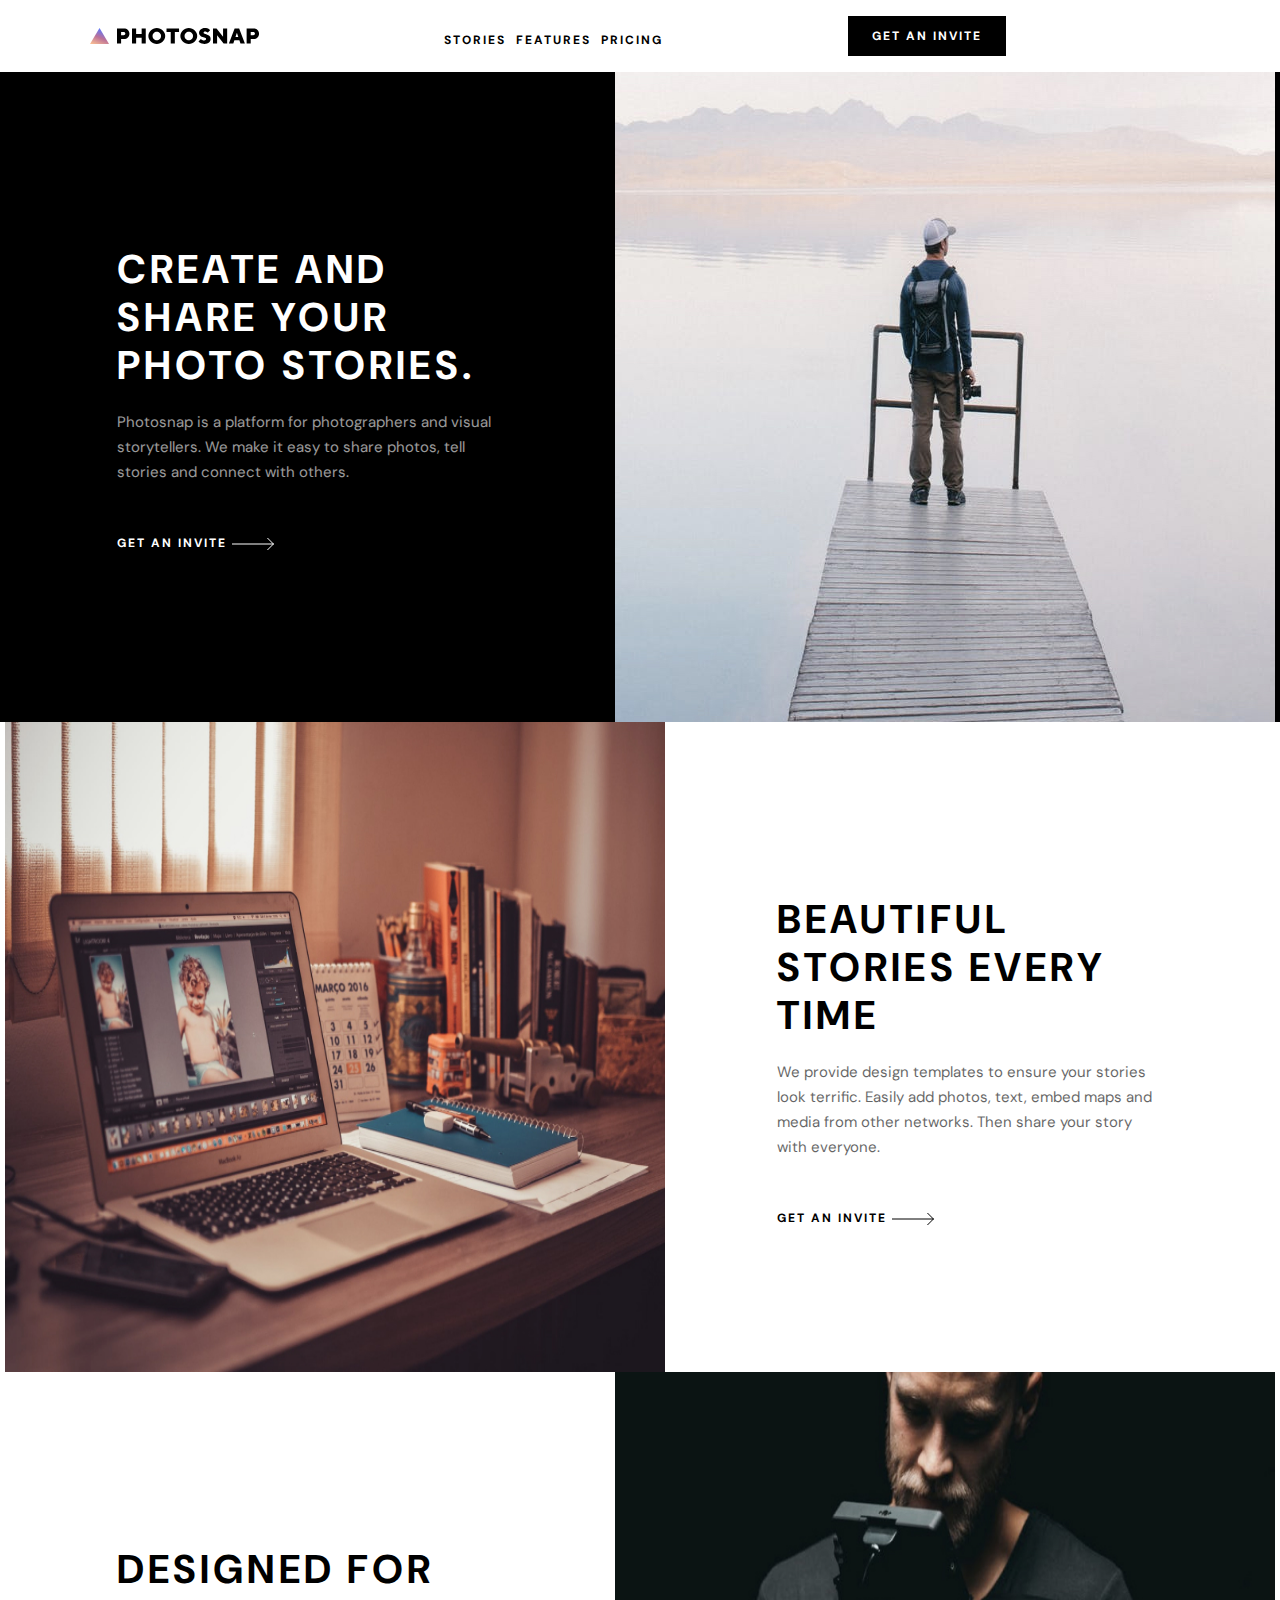
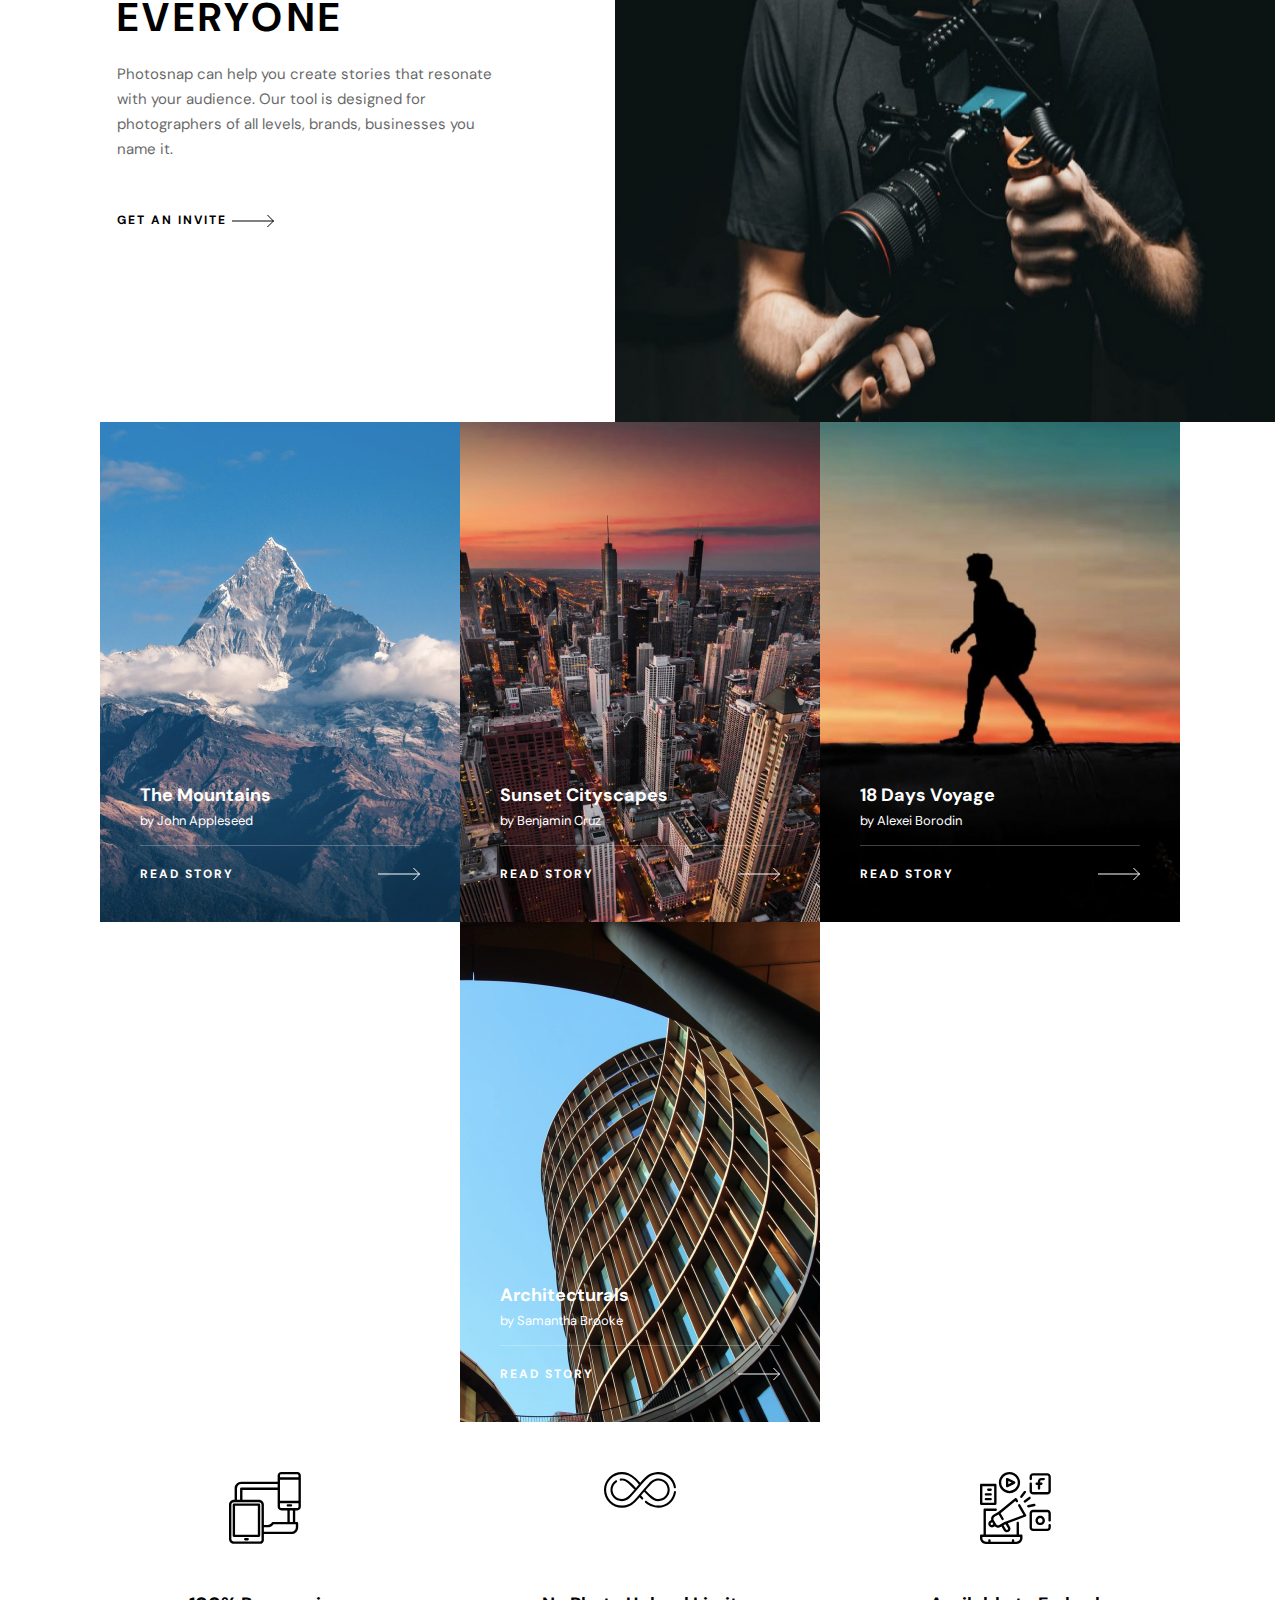
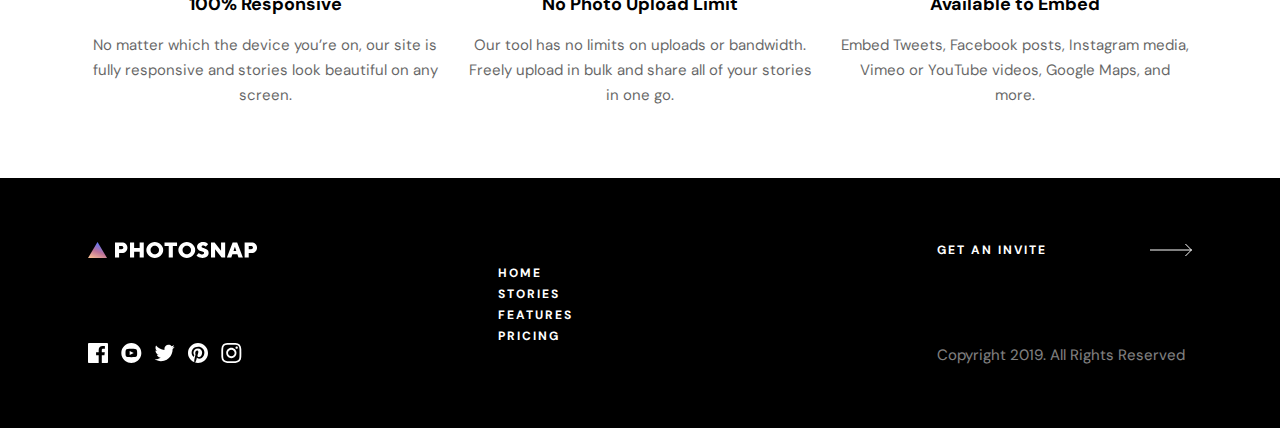
==== commit 1b37e4a4: "I finally finished Home" ====
--- a/index.html
+++ b/index.html
@@ -19,6 +19,11 @@
                     </ul>
                 </div>
                 <button class="header-button">GET AN INVITE</button>
+                <div class="hamburger">
+                    <div class="d"></div>
+                    <div></div>
+                    <div></div>
+                </div>
             </div>
         </header>
         <section>
--- a/css/style.css
+++ b/css/style.css
@@ -18,7 +18,7 @@
 }
 
 body {
-  background-color: #212121;
+  background-color: #ffffff;
   font-family: "DM Sans", sans-serif;
 }
 
@@ -46,6 +46,8 @@
 .wrapper .header .header-a-menu ul {
   display: flex;
   justify-content: space-between;
+  -moz-column-gap: 10px;
+       column-gap: 10px;
 }
 .wrapper .header .header-a-menu ul li a {
   color: #000;
@@ -1065,9 +1067,9 @@
   }
   .wrapper .main-forms .form-1 {
     width: 100%;
-    max-width: 360px;
-    height: 500px;
-    background-image: url(../img/main-form1-img.png);
+    max-width: 375px;
+    height: 375px;
+    background-image: url(../img/main-form1-mobile-img.png);
     cursor: pointer;
   }
   .wrapper .main-forms .form-1:hover {
@@ -1080,8 +1082,8 @@
     width: 100%;
     max-width: 280px;
     height: 100px;
-    top: 361px;
-    left: 40px;
+    top: 236px;
+    left: 33px;
   }
   .wrapper .main-forms .form-1 .form-1-menu .form-1-menu-p1 {
     color: #FFF;
@@ -1125,9 +1127,9 @@
   }
   .wrapper .main-forms .form-2 {
     width: 100%;
-    max-width: 360px;
-    height: 500px;
-    background-image: url(../img/main-form2-img.png);
+    max-width: 375px;
+    height: 375px;
+    background-image: url(../img/main-form2-mobile-img.png);
     cursor: pointer;
   }
   .wrapper .main-forms .form-2:hover {
@@ -1140,8 +1142,8 @@
     width: 100%;
     max-width: 280px;
     height: 100px;
-    top: 361px;
-    left: 40px;
+    top: 236px;
+    left: 33px;
   }
   .wrapper .main-forms .form-2 .form-2-menu .form-2-menu-p1 {
     color: #FFF;
@@ -1185,9 +1187,9 @@
   }
   .wrapper .main-forms .form-3 {
     width: 100%;
-    max-width: 360px;
-    height: 500px;
-    background-image: url(../img/main-form3-img.png);
+    max-width: 375px;
+    height: 375px;
+    background-image: url(../img/main-form3-mobile-img.png);
     cursor: pointer;
   }
   .wrapper .main-forms .form-3:hover {
@@ -1200,8 +1202,8 @@
     width: 100%;
     max-width: 280px;
     height: 100px;
-    top: 361px;
-    left: 40px;
+    top: 236px;
+    left: 33px;
   }
   .wrapper .main-forms .form-3 .form-3-menu .form-3-menu-p1 {
     color: #FFF;
@@ -1245,9 +1247,9 @@
   }
   .wrapper .main-forms .form-4 {
     width: 100%;
-    max-width: 360px;
-    height: 500px;
-    background-image: url(../img/main-form4-img.png);
+    max-width: 375px;
+    height: 375px;
+    background-image: url(../img/main-form4-mobile-img.png);
     cursor: pointer;
   }
   .wrapper .main-forms .form-4:hover {
@@ -1260,8 +1262,8 @@
     width: 100%;
     max-width: 280px;
     height: 100px;
-    top: 361px;
-    left: 40px;
+    top: 236px;
+    left: 33px;
   }
   .wrapper .main-forms .form-4 .form-4-menu .form-4-menu-p1 {
     color: #FFF;
@@ -1312,7 +1314,7 @@
     flex-wrap: wrap;
     max-width: 1110px;
     height: 236px;
-    top: 850px;
+    top: 1060px;
   }
   .wrapper .footer {
     position: relative;
@@ -1322,7 +1324,7 @@
     max-width: 1440px;
     height: 250px;
     background-color: #000;
-    top: 900px;
+    top: 1200px;
   }
   .wrapper .footer .min-footer {
     display: flex;
@@ -1333,4 +1335,500 @@
     max-width: 1104px;
     height: 122px;
   }
+}
+@media (max-width: 720px) {
+  .wrapper {
+    width: 100%;
+    max-width: 1440px;
+    background-color: #fff;
+  }
+  .wrapper .header {
+    display: flex;
+    justify-content: space-between;
+    align-items: center;
+    width: 100%;
+    max-width: 1110px;
+    height: 72px;
+    margin: 0 auto;
+    padding-left: 5px;
+    padding-right: 5px;
+  }
+  .wrapper .header .header-a-menu {
+    display: none;
+    max-width: 269px;
+    height: 16px;
+  }
+  .wrapper .header .header-a-menu ul {
+    display: flex;
+    justify-content: space-between;
+  }
+  .wrapper .header .header-a-menu ul li a {
+    color: #000;
+    font-family: DM Sans;
+    font-size: 12px;
+    font-style: normal;
+    font-weight: 700;
+    line-height: normal;
+    letter-spacing: 2px;
+  }
+  .wrapper .header .header-button {
+    display: none;
+    width: 158px;
+    height: 40px;
+    background: #000;
+    color: #FFF;
+    font-family: DM Sans;
+    font-size: 12px;
+    font-style: normal;
+    font-weight: 700;
+    line-height: normal;
+    letter-spacing: 2px;
+  }
+  .wrapper .header .hamburger {
+    width: 20px;
+    height: 6px;
+  }
+  .wrapper .header .hamburger .d {
+    width: 100%;
+    height: 2px;
+    background-color: #000000;
+  }
+  .wrapper .header .hamburger div {
+    width: 100%;
+    height: 2px;
+    margin-top: 5px;
+    background-color: #000000;
+  }
+  .wrapper .section-1 {
+    display: flex;
+    justify-content: center;
+    flex-direction: column-reverse;
+    max-width: 1440px;
+    height: 650px;
+    background-color: rgb(0, 0, 0);
+    padding-left: 5px;
+    padding-right: 5px;
+  }
+  .wrapper .section-1 .sec-1-menu {
+    display: flex;
+    justify-content: center;
+    align-items: center;
+    width: 100%;
+    max-width: 610px;
+    height: 650px;
+    margin: 0 auto;
+  }
+  .wrapper .section-1 .sec-1-menu .sec-1-min-menu {
+    width: 100%;
+    max-width: 387px;
+    height: 304px;
+    background-color: #000;
+    justify-self: center;
+  }
+  .wrapper .section-1 .sec-1-menu .sec-1-min-menu .sec-1-min-menu-p1 {
+    max-width: 318px;
+    text-align: center;
+    color: #FFF;
+    font-family: DM Sans;
+    font-size: 32px;
+    font-style: normal;
+    font-weight: 700;
+    line-height: 40px;
+    letter-spacing: 4.167px;
+    text-transform: uppercase;
+  }
+  .wrapper .section-1 .sec-1-menu .sec-1-min-menu .sec-1-min-menu-p2 {
+    text-align: center;
+    max-width: 318px;
+    color: #FFF;
+    font-family: DM Sans;
+    font-size: 15px;
+    font-style: normal;
+    font-weight: 400;
+    line-height: 25px;
+    opacity: 0.6;
+    margin-top: 11px;
+  }
+  .wrapper .section-1 .sec-1-menu .sec-1-min-menu .sec-1-button {
+    color: #FFF;
+    font-family: DM Sans;
+    font-size: 12px;
+    font-style: normal;
+    font-weight: 700;
+    line-height: normal;
+    letter-spacing: 2px;
+    background-color: transparent;
+    margin-top: 48px;
+  }
+  .wrapper .section-1 .sec-1-menu .sec-1-min-menu .sec-1-button img {
+    position: relative;
+    top: 4px;
+  }
+  .wrapper .section-1 .sec-1-img {
+    max-width: 830px;
+    height: 650px;
+    overflow: hidden;
+  }
+  .wrapper .section-2 {
+    display: flex;
+    flex-direction: column;
+    max-width: 1440px;
+    height: 650px;
+    background-color: rgb(255, 255, 255);
+    padding-left: 5px;
+    padding-right: 5px;
+  }
+  .wrapper .section-2 .sec-2-menu {
+    display: flex;
+    justify-content: center;
+    align-items: center;
+    width: 100%;
+    max-width: 610px;
+    height: 650px;
+    margin: 0 auto;
+  }
+  .wrapper .section-2 .sec-2-menu .sec-2-min-menu {
+    width: 100%;
+    max-width: 387px;
+    height: 304px;
+    background-color: #fff;
+    justify-self: center;
+  }
+  .wrapper .section-2 .sec-2-menu .sec-2-min-menu .sec-2-min-menu-p1 {
+    text-align: center;
+    max-width: 318px;
+    color: #000;
+    font-family: DM Sans;
+    font-size: 32px;
+    font-style: normal;
+    font-weight: 700;
+    line-height: 40px;
+    letter-spacing: 4.167px;
+    text-transform: uppercase;
+  }
+  .wrapper .section-2 .sec-2-menu .sec-2-min-menu .sec-2-min-menu-p2 {
+    text-align: center;
+    max-width: 318px;
+    color: #000;
+    font-family: DM Sans;
+    font-size: 15px;
+    font-style: normal;
+    font-weight: 400;
+    line-height: 25px;
+    opacity: 0.6;
+    margin-top: 11px;
+  }
+  .wrapper .section-2 .sec-2-menu .sec-2-min-menu .sec-2-button {
+    color: #000;
+    font-family: DM Sans;
+    font-size: 12px;
+    font-style: normal;
+    font-weight: 700;
+    line-height: normal;
+    letter-spacing: 2px;
+    background-color: transparent;
+    margin-top: 48px;
+  }
+  .wrapper .section-2 .sec-2-menu .sec-2-min-menu .sec-2-button img {
+    position: relative;
+    top: 4px;
+  }
+  .wrapper .section-2 .sec-2-img {
+    max-width: 830px;
+    height: 650px;
+    overflow: hidden;
+  }
+  .wrapper .section-3 {
+    display: flex;
+    flex-direction: column-reverse;
+    max-width: 1440px;
+    height: 650px;
+    background-color: rgb(255, 255, 255);
+    padding-left: 5px;
+    padding-right: 5px;
+  }
+  .wrapper .section-3 .sec-3-menu {
+    display: flex;
+    justify-content: center;
+    align-items: center;
+    width: 100%;
+    max-width: 610px;
+    height: 650px;
+    margin: 0 auto;
+  }
+  .wrapper .section-3 .sec-3-menu .sec-3-min-menu {
+    width: 100%;
+    max-width: 387px;
+    height: 304px;
+    background-color: #fff;
+    justify-self: center;
+  }
+  .wrapper .section-3 .sec-3-menu .sec-3-min-menu .sec-3-min-menu-p1 {
+    text-align: center;
+    max-width: 318px;
+    color: #000;
+    font-family: DM Sans;
+    font-size: 32px;
+    font-style: normal;
+    font-weight: 700;
+    line-height: 40px;
+    letter-spacing: 4.167px;
+    text-transform: uppercase;
+  }
+  .wrapper .section-3 .sec-3-menu .sec-3-min-menu .sec-3-min-menu-p2 {
+    text-align: center;
+    max-width: 318px;
+    color: #000;
+    font-family: DM Sans;
+    font-size: 15px;
+    font-style: normal;
+    font-weight: 400;
+    line-height: 25px;
+    opacity: 0.6;
+    margin-top: 11px;
+  }
+  .wrapper .section-3 .sec-3-menu .sec-3-min-menu .sec-3-button {
+    color: #000;
+    font-family: DM Sans;
+    font-size: 12px;
+    font-style: normal;
+    font-weight: 700;
+    line-height: normal;
+    letter-spacing: 2px;
+    background-color: transparent;
+    margin-top: 48px;
+  }
+  .wrapper .section-3 .sec-3-menu .sec-3-min-menu .sec-3-button img {
+    position: relative;
+    top: 4px;
+  }
+  .wrapper .section-3 .sec-3-img {
+    max-width: 830px;
+    height: 650px;
+    overflow: hidden;
+  }
+  .wrapper .info {
+    margin: 0 auto;
+    display: flex;
+    justify-content: center;
+    justify-content: space-between;
+    flex-wrap: wrap;
+    max-width: 1110px;
+    height: 236px;
+    margin-top: 120px;
+    padding-left: 5px;
+    padding-right: 5px;
+  }
+  .wrapper .info .info-form1 {
+    max-width: 350px;
+    height: 236px;
+    background-image: url(../img/info-form1-img.svg);
+    background-repeat: no-repeat;
+    background-position: center top;
+    margin: 0 auto;
+  }
+  .wrapper .info .info-form1 .info-form1-p1 {
+    position: relative;
+    color: #000;
+    text-align: center;
+    font-family: DM Sans;
+    font-size: 18px;
+    font-style: normal;
+    font-weight: 700;
+    line-height: 25px;
+    top: 120px;
+  }
+  .wrapper .info .info-form1 .info-form1-p2 {
+    color: #000;
+    text-align: center;
+    font-family: DM Sans;
+    font-size: 15px;
+    font-style: normal;
+    font-weight: 400;
+    line-height: 25px;
+    opacity: 0.6;
+    margin-top: 136px;
+  }
+  .wrapper .info .info-form2 {
+    max-width: 350px;
+    height: 236px;
+    background-image: url(../img/info-form2-img.svg);
+    background-repeat: no-repeat;
+    background-position: center top;
+    margin: 0 auto;
+  }
+  .wrapper .info .info-form2 .info-form2-p1 {
+    position: relative;
+    color: #000;
+    text-align: center;
+    font-family: DM Sans;
+    font-size: 18px;
+    font-style: normal;
+    font-weight: 700;
+    line-height: 25px;
+    top: 120px;
+  }
+  .wrapper .info .info-form2 .info-form2-p2 {
+    color: #000;
+    text-align: center;
+    font-family: DM Sans;
+    font-size: 15px;
+    font-style: normal;
+    font-weight: 400;
+    line-height: 25px;
+    opacity: 0.6;
+    margin-top: 136px;
+  }
+  .wrapper .info .info-form3 {
+    max-width: 350px;
+    height: 236px;
+    background-image: url(../img/info-form3-img.svg);
+    background-repeat: no-repeat;
+    background-position: center top;
+  }
+  .wrapper .info .info-form3 .info-form3-p1 {
+    position: relative;
+    color: #000;
+    text-align: center;
+    font-family: DM Sans;
+    font-size: 18px;
+    font-style: normal;
+    font-weight: 700;
+    line-height: 25px;
+    top: 120px;
+  }
+  .wrapper .info .info-form3 .info-form3-p2 {
+    color: #000;
+    text-align: center;
+    font-family: DM Sans;
+    font-size: 15px;
+    font-style: normal;
+    font-weight: 400;
+    line-height: 25px;
+    opacity: 0.6;
+    margin-top: 136px;
+  }
+  .wrapper .footer {
+    position: relative;
+    display: flex;
+    justify-content: center;
+    align-items: center;
+    max-width: 1440px;
+    height: 250px;
+    background-color: #000;
+    top: 1450px;
+  }
+  .wrapper .footer .min-footer {
+    display: flex;
+    justify-content: space-between;
+    align-items: center;
+    flex-wrap: wrap;
+    width: 100%;
+    max-width: 1104px;
+    height: 122px;
+  }
+}
+@media (max-width: 665px) {
+  .wrapper {
+    width: 100%;
+    max-width: 1440px;
+    background-color: #fff;
+  }
+  .wrapper .footer {
+    display: flex;
+    justify-content: center;
+    align-items: center;
+    max-width: 1440px;
+    height: 439px;
+    background-color: #000;
+    margin-top: 120px;
+    padding-left: 20px;
+    padding-right: 20px;
+  }
+  .wrapper .footer .min-footer {
+    width: 100%;
+    max-width: 1104px;
+    height: 227px;
+  }
+  .wrapper .footer .min-footer .logo-form {
+    width: 100%;
+    max-width: 170px;
+    height: 200px;
+    margin: 0 auto;
+  }
+  .wrapper .footer .min-footer .logo-form img {
+    margin-top: 50px;
+  }
+  .wrapper .footer .min-footer .logo-form .icons {
+    margin-top: 80px;
+  }
+  .wrapper .footer .min-footer .footer-a-menu {
+    width: 100%;
+    max-width: 80px;
+    height: 100px;
+    margin: 0 auto;
+  }
+  .wrapper .footer .min-footer .footer-a-menu ul {
+    margin: 0 auto;
+    row-gap: 19px;
+  }
+  .wrapper .footer .min-footer .footer-a-menu ul li {
+    margin: 0 auto;
+  }
+  .wrapper .footer .min-footer .footer-a-menu ul li .a2 {
+    text-align: center;
+    color: #FFF;
+    font-family: DM Sans;
+    font-size: 12px;
+    font-style: normal;
+    font-weight: 700;
+    line-height: normal;
+    letter-spacing: 2px;
+    text-transform: uppercase;
+  }
+  .wrapper .footer .min-footer .footer-a-menu ul li a {
+    position: relative;
+    color: #FFF;
+    font-family: DM Sans;
+    font-size: 12px;
+    font-style: normal;
+    font-weight: 700;
+    line-height: normal;
+    letter-spacing: 2px;
+    text-transform: uppercase;
+  }
+  .wrapper .footer .min-footer .footer-buttons-form {
+    margin-top: 10px;
+    width: 100%;
+    max-width: 255px;
+    height: 100%;
+    margin: 0 auto;
+  }
+  .wrapper .footer .min-footer .footer-buttons-form .footer-button {
+    display: flex;
+    justify-content: space-between;
+    width: 100%;
+    max-width: 280px;
+    background-color: transparent;
+    color: #FFF;
+    font-family: DM Sans;
+    font-size: 12px;
+    font-style: normal;
+    font-weight: 700;
+    line-height: normal;
+    letter-spacing: 2px;
+    justify-self: center;
+  }
+  .wrapper .footer .min-footer .footer-buttons-form .footer-a {
+    position: relative;
+    top: 86px;
+    color: #FFF;
+    text-align: right;
+    font-family: DM Sans;
+    font-size: 15px;
+    font-style: normal;
+    font-weight: 400;
+    line-height: normal;
+    opacity: 0.5025;
+  }
 }/*# sourceMappingURL=style.css.map */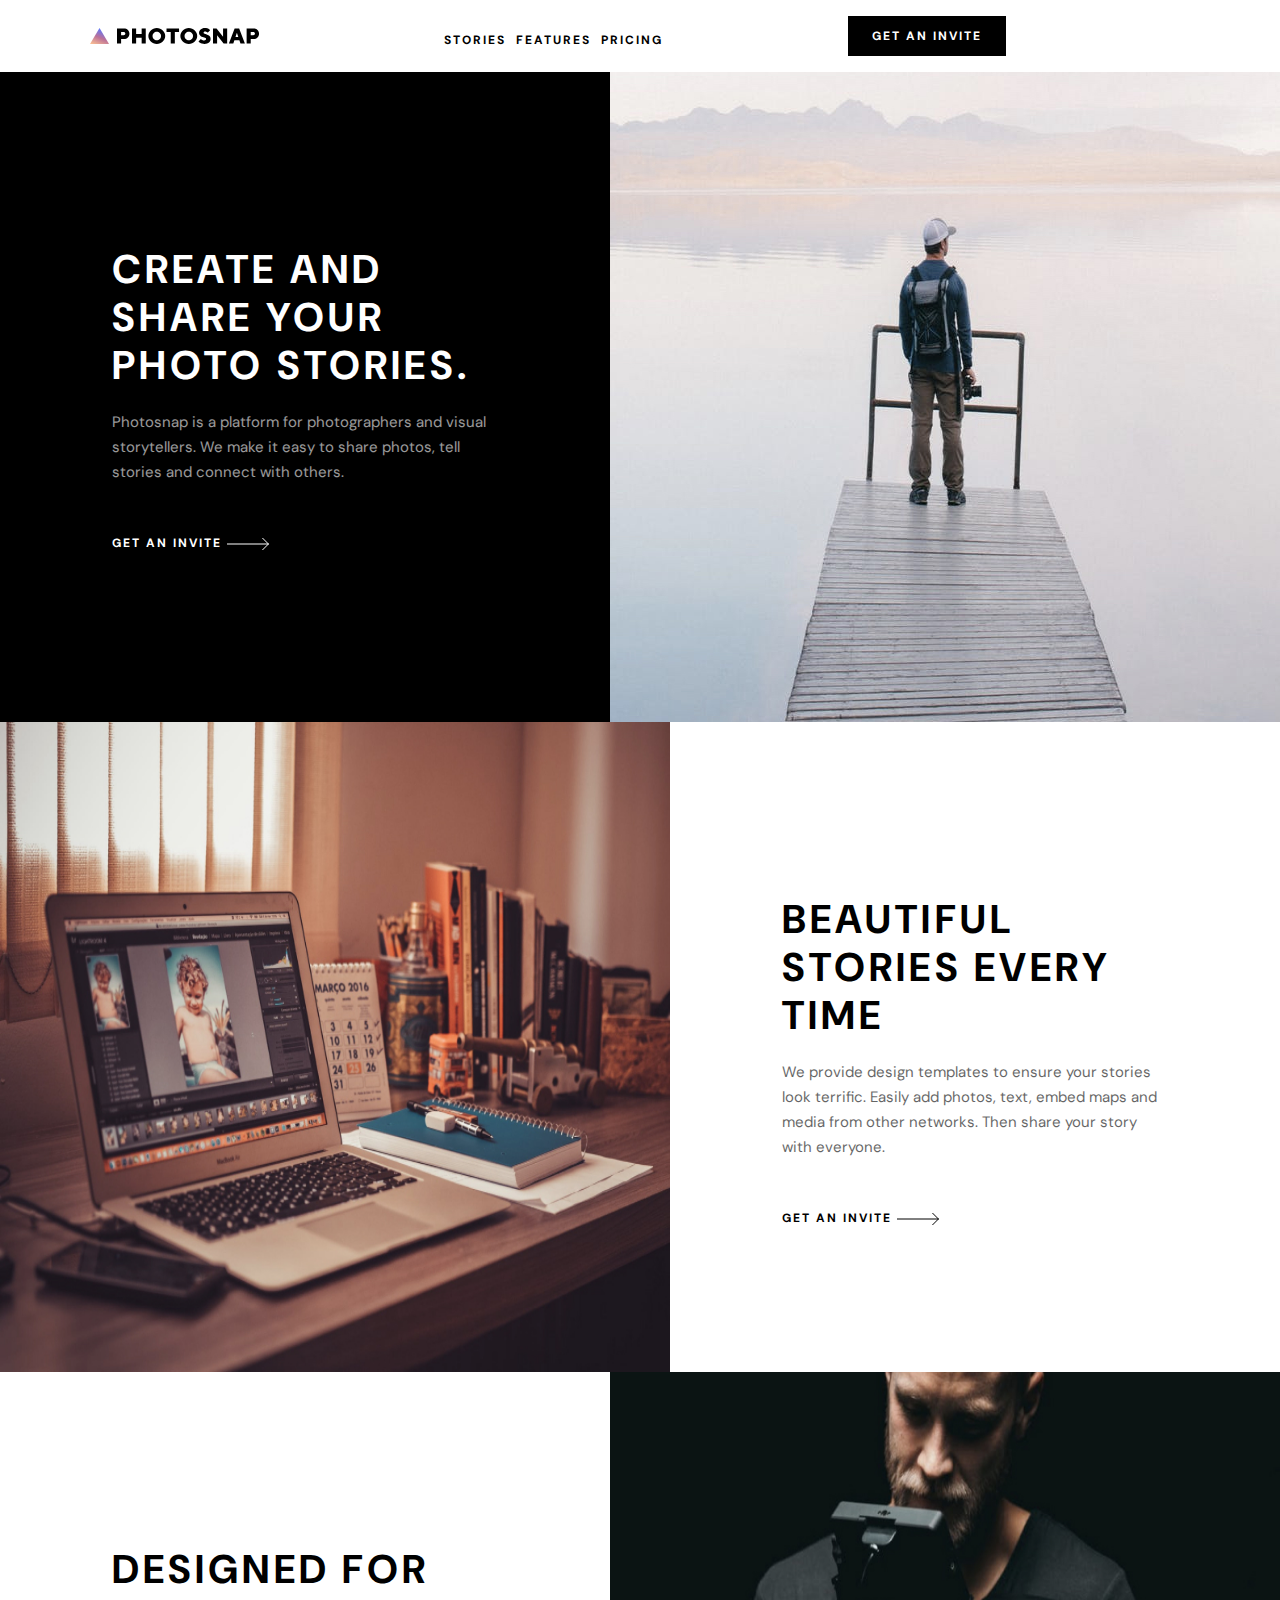
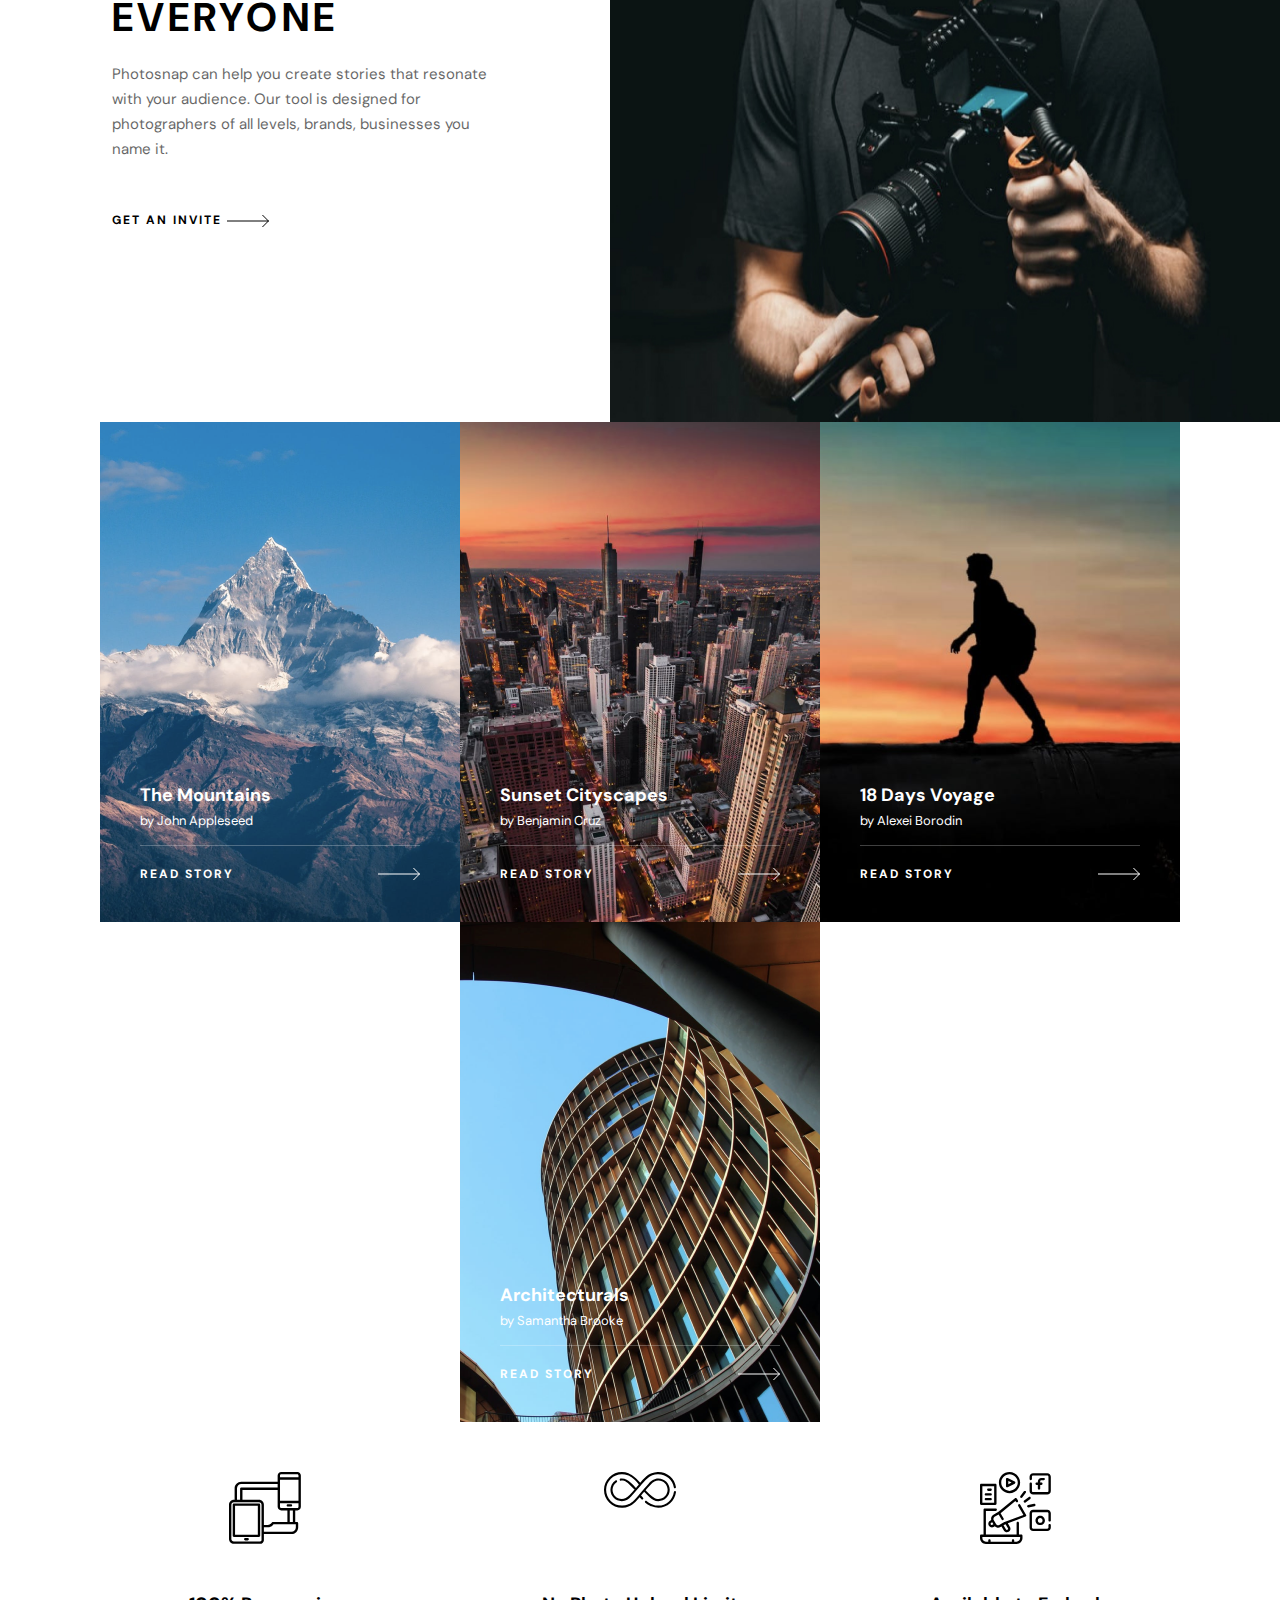
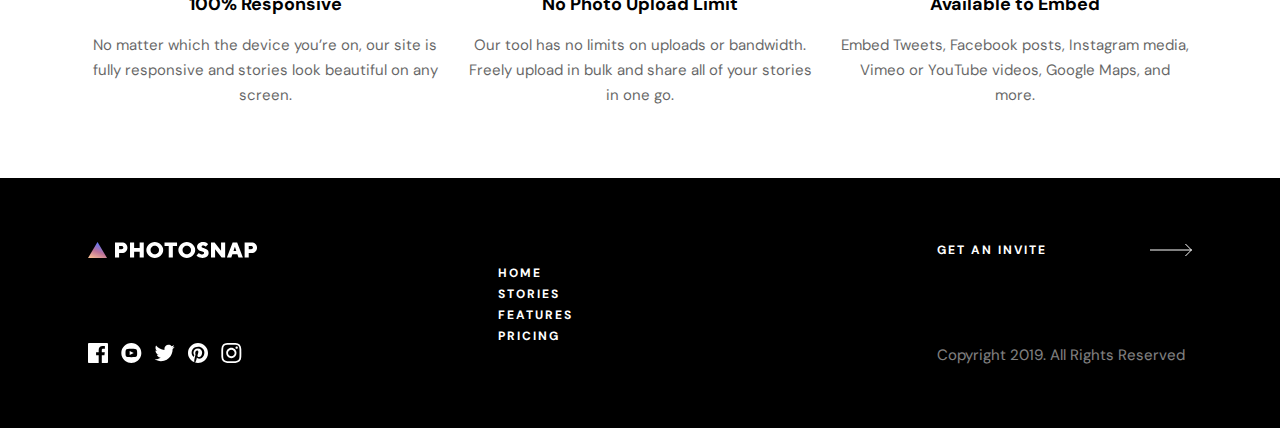
==== commit 081caedc: "yy" ====
--- a/index.html
+++ b/index.html
@@ -3,7 +3,7 @@
 <head>
     <meta charset="UTF-8">
     <meta name="viewport" content="width=device-width, initial-scale=1.0">
-    <title>Document</title>
+    <title>Home</title>
     <link rel="stylesheet" href="./css/style.css">
 </head>
 <body>
@@ -13,7 +13,7 @@
                 <img src="./img/logo.svg" alt="">
                 <div class="header-a-menu">
                     <ul>
-                        <li><a href="#">STORIES</a></li>
+                        <li><a href="./stories.html">STORIES</a></li>
                         <li><a href="#">FEATURES</a></li>
                         <li><a href="#">PRICING</a></li>
                     </ul>
@@ -126,7 +126,7 @@
                     <div class="footer-a-menu">
                         <ul>
                             <li><a class="a2" href="#">Home</a></li>
-                            <li><a href="#">STORIES</a></li>
+                            <li><a href="./stories.html">STORIES</a></li>
                             <li><a href="#">FEATURES</a></li>
                             <li><a href="#">PRICING</a></li>
                         </ul>
--- a/css/style.css
+++ b/css/style.css
@@ -57,6 +57,11 @@
   font-weight: 700;
   line-height: normal;
   letter-spacing: 2px;
+  cursor: pointer;
+}
+.wrapper .header .header-a-menu ul li a:hover {
+  transition: 0.5s;
+  opacity: 0.3;
 }
 .wrapper .header .header-button {
   width: 158px;
@@ -69,14 +74,18 @@
   font-weight: 700;
   line-height: normal;
   letter-spacing: 2px;
+  cursor: pointer;
+}
+.wrapper .header .header-button:hover {
+  transition: 0.5s;
+  color: #000;
+  background: #DFDFDF;
 }
 .wrapper .section-1 {
   display: flex;
   max-width: 1440px;
   height: 650px;
   background-color: rgb(0, 0, 0);
-  padding-left: 5px;
-  padding-right: 5px;
 }
 .wrapper .section-1 .sec-1-menu {
   display: flex;
@@ -124,6 +133,11 @@
   letter-spacing: 2px;
   background-color: transparent;
   margin-top: 48px;
+  cursor: pointer;
+}
+.wrapper .section-1 .sec-1-menu .sec-1-min-menu .sec-1-button:hover {
+  transition: 0.5s;
+  border-bottom: 2px solid #fff;
 }
 .wrapper .section-1 .sec-1-menu .sec-1-min-menu .sec-1-button img {
   position: relative;
@@ -137,8 +151,6 @@
   max-width: 1440px;
   height: 650px;
   background-color: rgb(255, 255, 255);
-  padding-left: 5px;
-  padding-right: 5px;
 }
 .wrapper .section-2 .sec-2-menu {
   display: flex;
@@ -186,6 +198,11 @@
   letter-spacing: 2px;
   background-color: transparent;
   margin-top: 48px;
+  cursor: pointer;
+}
+.wrapper .section-2 .sec-2-menu .sec-2-min-menu .sec-2-button:hover {
+  transition: 0.5s;
+  border-bottom: 2px solid #000000;
 }
 .wrapper .section-2 .sec-2-menu .sec-2-min-menu .sec-2-button img {
   position: relative;
@@ -199,8 +216,6 @@
   max-width: 1440px;
   height: 650px;
   background-color: rgb(255, 255, 255);
-  padding-left: 5px;
-  padding-right: 5px;
 }
 .wrapper .section-3 .sec-3-menu {
   display: flex;
@@ -248,6 +263,11 @@
   letter-spacing: 2px;
   background-color: transparent;
   margin-top: 48px;
+  cursor: pointer;
+}
+.wrapper .section-3 .sec-3-menu .sec-3-min-menu .sec-3-button:hover {
+  transition: 0.5s;
+  border-bottom: 2px solid #000000;
 }
 .wrapper .section-3 .sec-3-menu .sec-3-min-menu .sec-3-button img {
   position: relative;
@@ -647,6 +667,11 @@
   line-height: normal;
   letter-spacing: 2px;
   text-transform: uppercase;
+  cursor: pointer;
+}
+.wrapper .footer .min-footer .footer-a-menu ul li .a2:hover {
+  transition: 0.5s;
+  opacity: 0.3;
 }
 .wrapper .footer .min-footer .footer-a-menu ul li a {
   position: relative;
@@ -659,6 +684,11 @@
   letter-spacing: 2px;
   text-transform: uppercase;
   top: 19px;
+  cursor: pointer;
+}
+.wrapper .footer .min-footer .footer-a-menu ul li a:hover {
+  transition: 0.5s;
+  opacity: 0.3;
 }
 .wrapper .footer .min-footer .footer-buttons-form {
   width: 100%;
@@ -678,6 +708,11 @@
   font-weight: 700;
   line-height: normal;
   letter-spacing: 2px;
+  cursor: pointer;
+}
+.wrapper .footer .min-footer .footer-buttons-form .footer-button:hover {
+  transition: 0.5s;
+  border-bottom: 2px solid #fff;
 }
 .wrapper .footer .min-footer .footer-buttons-form .footer-a {
   position: relative;
